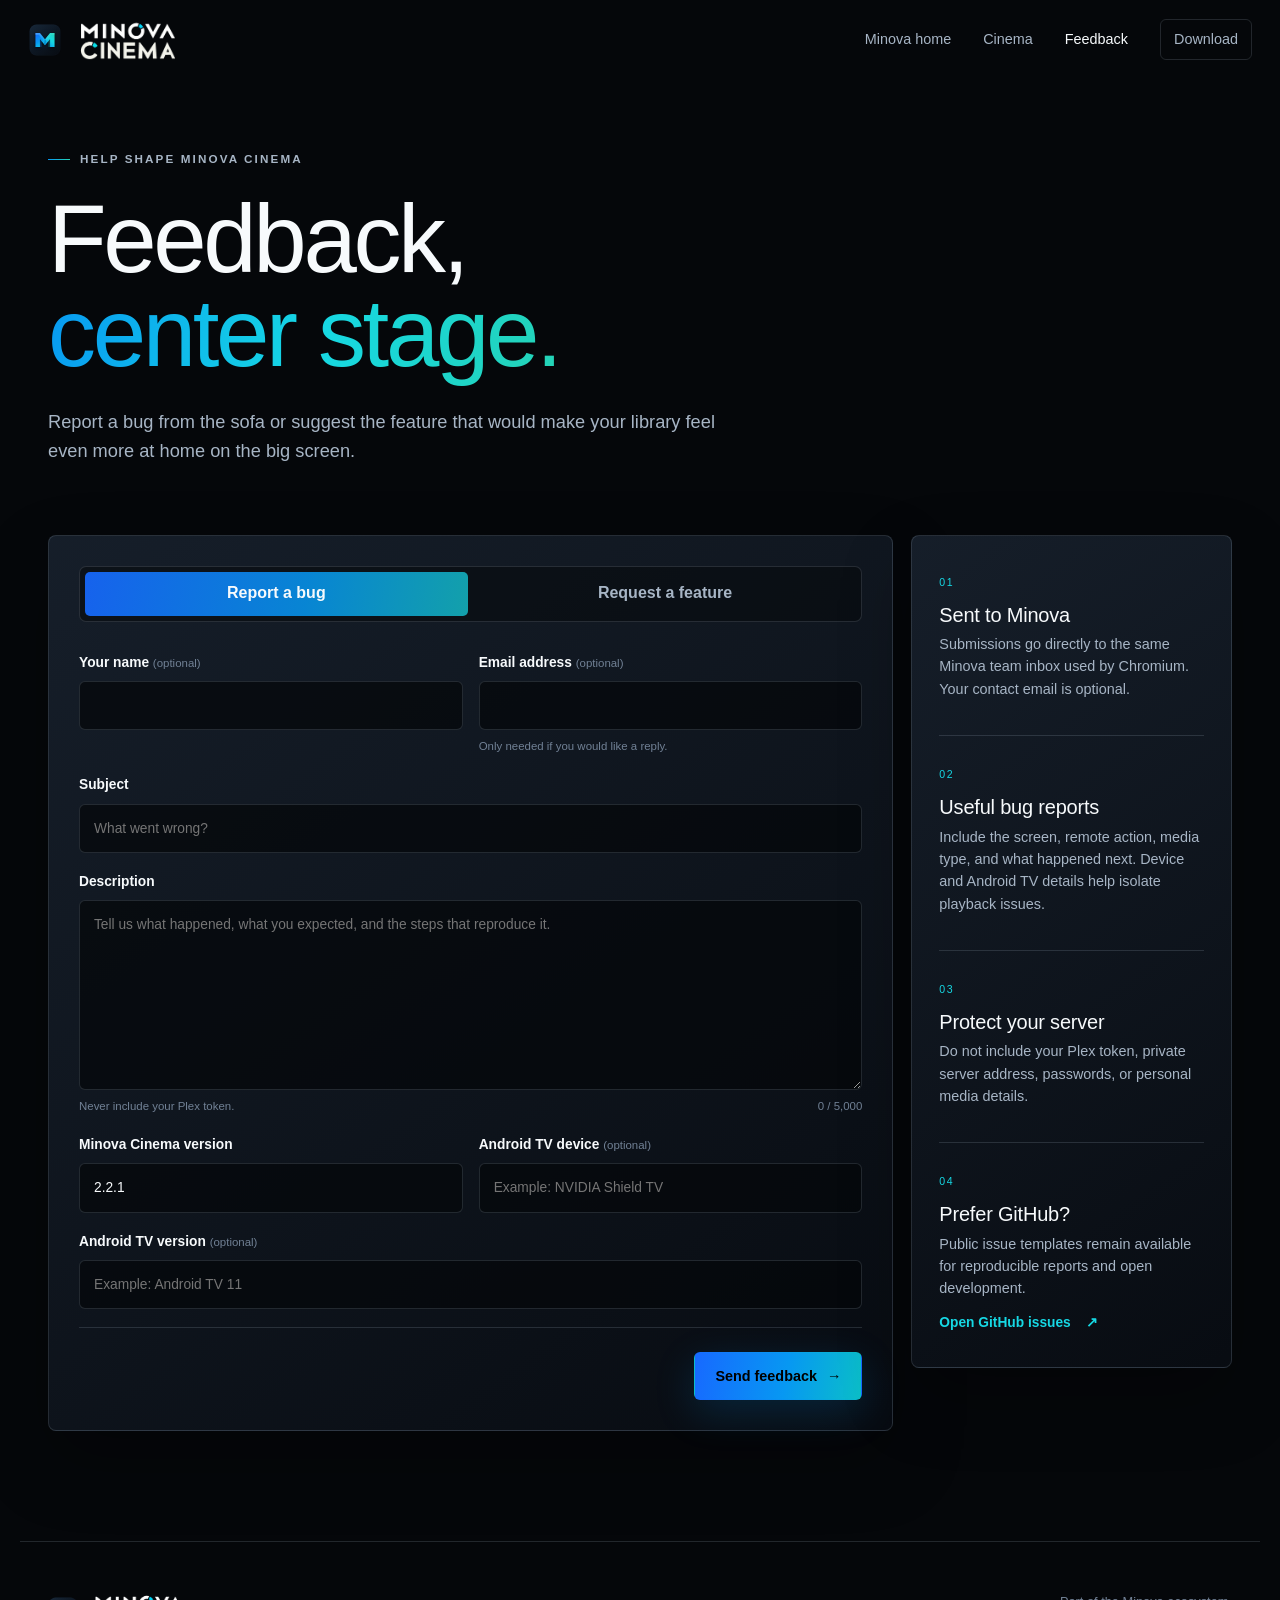
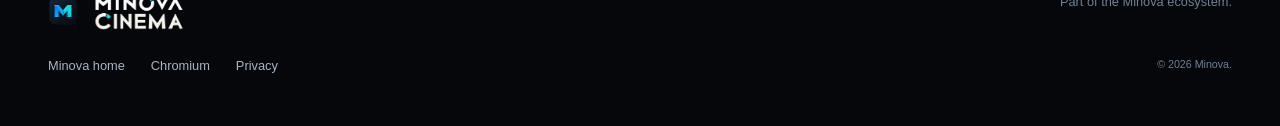
==== docs/feedback.html @ 1487019e "Add Cinema feedback and direct APK downloads" ====
<!doctype html>
<html lang="en">
<head>
  <meta charset="utf-8">
  <meta name="viewport" content="width=device-width, initial-scale=1">
  <meta name="theme-color" content="#0D121A">
  <meta name="description" content="Report a Minova Cinema bug or request a feature for the Android TV application.">
  <meta http-equiv="Content-Security-Policy" content="default-src 'self'; img-src 'self' data:; style-src 'self'; script-src 'self'; connect-src https:; object-src 'none'; base-uri 'self'; form-action 'self' https://formsubmit.co">
  <title>Feedback — Minova Cinema</title>
  <link rel="icon" href="assets/minova-symbol-color.svg" type="image/svg+xml">
  <link rel="stylesheet" href="styles.css">
  <script defer src="site-config.js"></script>
  <script defer src="releases.js"></script>
  <script defer src="script.js"></script>
  <script defer src="feedback.js"></script>
</head>
<body>
  <a class="skip-link" href="#main">Skip to content</a>
  <header class="site-header scrolled" data-header>
    <a class="brand" href="index.html" aria-label="Minova Cinema home"><img class="brand-symbol" src="assets/minova-symbol-color.svg" alt=""><img class="brand-lockup" src="assets/minova-cinema-wordmark.png" alt="Minova Cinema"></a>
    <button class="nav-toggle" type="button" aria-expanded="false" aria-controls="site-nav" data-nav-toggle><span></span><span></span><span></span><span class="sr-only">Menu</span></button>
    <nav id="site-nav" class="site-nav" aria-label="Primary" data-nav>
      <a href="https://minova-chromium.github.io/Minova-Main/">Minova home</a>
      <a href="index.html">Cinema</a>
      <a href="feedback.html" aria-current="page">Feedback</a>
      <a class="nav-source" data-download-link href="https://github.com/minova-chromium/Minova-Android-Tv-Cinema-Application/releases/download/v2.2.1/Minova-Cinema-2.2.1.apk">Download</a>
    </nav>
  </header>

  <main class="feedback-page" id="main">
    <section class="feedback-intro">
      <p class="eyebrow"><span></span> Help shape Minova Cinema</p>
      <h1>Feedback,<br><em>center stage.</em></h1>
      <p>Report a bug from the sofa or suggest the feature that would make your library feel even more at home on the big screen.</p>
    </section>

    <section class="feedback-layout">
      <div class="feedback-form-shell">
        <div class="feedback-type" role="group" aria-label="Feedback type">
          <button class="active" type="button" data-feedback-type="bug" aria-pressed="true">Report a bug</button>
          <button type="button" data-feedback-type="feature" aria-pressed="false">Request a feature</button>
        </div>
        <form id="publicFeedbackForm" novalidate>
          <input type="hidden" id="feedbackType" name="type" value="bug">
          <div class="form-grid">
            <label class="field"><span>Your name <small>(optional)</small></span><input type="text" name="name" maxlength="80" autocomplete="name"></label>
            <label class="field"><span>Email address <small>(optional)</small></span><input type="email" name="email" maxlength="254" autocomplete="email"><small>Only needed if you would like a reply.</small></label>
          </div>
          <label class="field"><span>Subject</span><input id="feedbackSubject" type="text" name="subject" minlength="3" maxlength="120" placeholder="What went wrong?" required></label>
          <label class="field"><span>Description</span><textarea id="feedbackDescription" name="description" minlength="20" maxlength="5000" placeholder="Tell us what happened, what you expected, and the steps that reproduce it." required></textarea><small class="field-meta"><span>Never include your Plex token.</span><span><output id="feedbackCount">0</output> / 5,000</span></small></label>
          <div class="form-grid">
            <label class="field"><span>Minova Cinema version</span><input type="text" name="appVersion" value="2.2.1" maxlength="40" data-release-version-input></label>
            <label class="field"><span>Android TV device <small>(optional)</small></span><input type="text" name="device" maxlength="100" placeholder="Example: NVIDIA Shield TV"></label>
          </div>
          <label class="field"><span>Android TV version <small>(optional)</small></span><input type="text" name="androidVersion" maxlength="60" placeholder="Example: Android TV 11"></label>
          <label class="honeypot" aria-hidden="true"><span>Website</span><input type="text" name="website" tabindex="-1" autocomplete="off"></label>
          <div class="form-footer">
            <p class="form-status" id="feedbackStatus" aria-live="polite"></p>
            <button class="button button-primary" id="feedbackSubmit" type="submit">Send feedback <span aria-hidden="true">→</span></button>
          </div>
        </form>
      </div>

      <aside class="feedback-aside" aria-label="Feedback guidance">
        <section><span>01</span><h2>Sent to Minova</h2><p>Submissions go directly to the same Minova team inbox used by Chromium. Your contact email is optional.</p></section>
        <section><span>02</span><h2>Useful bug reports</h2><p>Include the screen, remote action, media type, and what happened next. Device and Android TV details help isolate playback issues.</p></section>
        <section><span>03</span><h2>Protect your server</h2><p>Do not include your Plex token, private server address, passwords, or personal media details.</p></section>
        <section><span>04</span><h2>Prefer GitHub?</h2><p>Public issue templates remain available for reproducible reports and open development.</p><a class="text-link" href="https://github.com/minova-chromium/Minova-Android-Tv-Cinema-Application/issues/new/choose">Open GitHub issues <span>↗</span></a></section>
      </aside>
    </section>
  </main>

  <footer>
    <a class="brand footer-brand" href="index.html"><img src="assets/minova-symbol-color.svg" alt=""><img src="assets/minova-cinema-wordmark.png" alt="Minova Cinema"></a>
    <p>Part of the Minova ecosystem.</p>
    <nav aria-label="Footer"><a href="https://minova-chromium.github.io/Minova-Main/">Minova home</a><a href="https://minova-chromium.github.io/Minova-Chromium/">Chromium</a><a href="privacy.html">Privacy</a></nav>
    <small>© <span data-year></span> Minova.</small>
  </footer>
</body>
</html>
---- docs/styles.css ----
:root{--night:#0d121a;--black:#05070a;--raised:#17202c;--steel:#718195;--muted:#a7b5c5;--white:#f7fafc;--cobalt:#1769ff;--blue:#0798f2;--cyan:#16d8e4;--teal:#24d3b5;--line:rgba(167,181,197,.18);--display:"Bahnschrift","Arial Narrow",sans-serif;--ui:"Segoe UI Variable","Segoe UI",sans-serif;--max:1240px}
*{box-sizing:border-box}html{scroll-behavior:smooth;background:var(--black)}body{margin:0;background:var(--black);color:var(--white);font-family:var(--ui);font-size:16px;line-height:1.55;overflow-x:hidden}a{color:inherit;text-decoration:none}button{font:inherit}img{display:block;max-width:100%}.sr-only{position:absolute;width:1px;height:1px;padding:0;margin:-1px;overflow:hidden;clip:rect(0,0,0,0);white-space:nowrap;border:0}.skip-link{position:fixed;left:16px;top:16px;z-index:99;background:var(--white);color:var(--night);padding:10px 14px;transform:translateY(-150%);border-radius:6px}.skip-link:focus{transform:none}
.site-header{height:80px;position:fixed;inset:0 0 auto;z-index:50;display:flex;align-items:center;justify-content:space-between;padding:0 max(28px,calc((100vw - var(--max))/2));border-bottom:1px solid transparent;transition:background .25s,border-color .25s}.site-header.scrolled{background:rgba(5,7,10,.88);backdrop-filter:blur(18px);border-color:var(--line)}.brand{display:flex;align-items:center;gap:12px}.brand-symbol{width:34px;height:34px}.brand-lockup{width:108px;height:40px;object-fit:contain}.site-nav{display:flex;align-items:center;gap:32px;color:var(--muted);font-size:.9rem}.site-nav a{transition:color .2s}.site-nav a:hover,.site-nav a:focus-visible{color:var(--white)}.nav-source{border:1px solid var(--line);padding:8px 13px;border-radius:6px}.nav-toggle{display:none;background:transparent;border:0;color:var(--white);width:42px;height:42px;padding:10px}.nav-toggle span:not(.sr-only){display:block;height:1px;background:currentColor;margin:5px 0}
.hero{min-height:100vh;padding:160px max(28px,calc((100vw - var(--max))/2)) 72px;position:relative;display:grid;grid-template-columns:.78fr 1.22fr;align-items:center;gap:72px;overflow:hidden;background:radial-gradient(circle at 72% 28%,rgba(7,152,242,.11),transparent 30%),linear-gradient(180deg,#070a0f,var(--black))}.hero:after{content:"";position:absolute;inset:auto 0 0;height:1px;background:linear-gradient(90deg,transparent,var(--line),transparent)}.hero-light{position:absolute;width:650px;height:650px;left:-420px;top:120px;border-radius:50%;background:var(--cobalt);filter:blur(130px);opacity:.12}.hero-copy,.screen-wrap{position:relative;z-index:1}.eyebrow{display:flex;align-items:center;gap:10px;color:var(--muted);font-size:.73rem;font-weight:650;letter-spacing:.18em;text-transform:uppercase}.eyebrow span{width:22px;height:1px;background:linear-gradient(90deg,var(--blue),var(--teal))}h1,h2,h3,p{margin-top:0}h1,h2{font-family:var(--display);font-weight:520;letter-spacing:-.035em;line-height:.98}h1{font-size:clamp(3.4rem,5.5vw,6.5rem);margin:24px 0 30px}h1 em,h2 em{font-style:normal;color:transparent;background:linear-gradient(105deg,var(--blue),var(--cyan) 52%,var(--teal));-webkit-background-clip:text;background-clip:text}.hero-lede{max-width:560px;color:var(--muted);font-size:clamp(1.03rem,1.4vw,1.22rem);line-height:1.65}.hero-actions{display:flex;flex-wrap:wrap;gap:12px;margin:34px 0 18px}.button{min-height:48px;display:inline-flex;align-items:center;justify-content:center;gap:10px;padding:0 20px;border:1px solid transparent;border-radius:6px;font-size:.9rem;font-weight:650;transition:transform .2s,border-color .2s,background .2s,box-shadow .2s}.button:hover{transform:translateY(-2px)}.button:focus-visible,a:focus-visible,summary:focus-visible{outline:2px solid var(--cyan);outline-offset:3px}.button svg{width:18px;fill:none;stroke:currentColor;stroke-width:1.8}.button-primary{background:linear-gradient(100deg,var(--cobalt),var(--blue) 55%,#0bbfc8);box-shadow:0 12px 40px rgba(7,152,242,.18)}.button-primary:hover{box-shadow:0 16px 48px rgba(7,152,242,.3)}.button-quiet{border-color:var(--line);background:rgba(23,32,44,.45);color:var(--muted)}.button-quiet:hover{border-color:rgba(22,216,228,.5);color:var(--white)}.hero-note{font-size:.77rem;color:var(--steel)}
.screen-wrap{perspective:1200px}.screen-halo{position:absolute;inset:12% -3%;background:linear-gradient(110deg,rgba(23,105,255,.28),rgba(36,211,181,.16));filter:blur(55px);opacity:.4}.tv-screen{position:relative;aspect-ratio:16/10;background:#09101a;border:1px solid rgba(167,181,197,.28);border-radius:8px;overflow:hidden;box-shadow:0 45px 100px rgba(0,0,0,.58),0 0 0 7px rgba(23,32,44,.32);transform:rotateY(-4deg) rotateX(1deg);transform-origin:left center}.tv-backdrop{position:absolute;inset:0;background:radial-gradient(circle at 76% 31%,rgba(36,211,181,.55),transparent 3%),radial-gradient(ellipse at 72% 45%,rgba(7,152,242,.4),transparent 18%),linear-gradient(122deg,transparent 48%,rgba(23,105,255,.35) 49%,transparent 72%),linear-gradient(145deg,#0a121d 30%,#0b3847 63%,#071017)}.tv-backdrop:before,.tv-backdrop:after{content:"";position:absolute;background:#07101a;transform:rotate(-29deg);box-shadow:0 0 45px rgba(22,216,228,.12)}.tv-backdrop:before{width:16%;height:110%;right:24%;top:-12%}.tv-backdrop:after{width:7%;height:105%;right:10%;top:1%}.tv-shade{position:absolute;inset:0;background:linear-gradient(90deg,rgba(3,5,8,.98),rgba(3,5,8,.7) 33%,rgba(3,5,8,.06) 68%),linear-gradient(0deg,#05070a,transparent 40%)}.tv-topbar{position:absolute;inset:0 0 auto;padding:4.3% 5%;display:flex;align-items:center;gap:5%;font-size:clamp(.35rem,.62vw,.65rem);color:var(--muted)}.tv-topbar img{width:12%;height:28px;object-fit:contain}.tv-nav{display:flex;gap:20px}.tv-nav .active{color:var(--white)}.tv-nav .active:after{content:"";display:block;width:100%;height:1px;margin-top:5px;background:var(--cyan)}.tv-icons{margin-left:auto;display:flex;gap:14px;color:var(--white)}.tv-feature{position:absolute;left:5%;top:24%;width:42%}.tv-kicker{font-size:clamp(.26rem,.5vw,.55rem);letter-spacing:.2em;color:var(--cyan)}.tv-feature h2{font-size:clamp(1.1rem,2.5vw,2.7rem);margin:4% 0 5%;text-transform:uppercase}.tv-feature>p:not(.tv-kicker){font-size:clamp(.36rem,.65vw,.72rem);color:var(--muted);line-height:1.4}.tv-feature button{border:0;border-radius:4px;background:var(--white);color:var(--night);font-size:clamp(.34rem,.58vw,.62rem);font-weight:700;padding:3% 7%}.tv-shelf{position:absolute;left:5%;right:-10%;bottom:6%;display:flex;gap:1.7%}.poster{flex:0 0 15.5%;aspect-ratio:2/2.75;border-radius:4px;border:1px solid rgba(255,255,255,.13);position:relative;box-shadow:0 8px 18px rgba(0,0,0,.4)}.poster:first-child{outline:2px solid var(--cyan);outline-offset:2px;transform:scale(1.03)}.poster span{position:absolute;left:7%;bottom:7%;font-size:clamp(.25rem,.42vw,.46rem)}.p1{background:linear-gradient(145deg,transparent 50%,#073c50),linear-gradient(35deg,#182939,#07a4c0)}.p2{background:linear-gradient(145deg,transparent 43%,#121b2a),linear-gradient(45deg,#153353,#1769ff)}.p3{background:radial-gradient(circle at 45% 30%,#e1ae76 0 8%,transparent 9%),linear-gradient(155deg,#211d2c,#78384c)}.p4{background:linear-gradient(35deg,#0f4d47,#24d3b5 49%,#132832 50%)}.p5{background:linear-gradient(145deg,#281a26,#f25b62 55%,#3b1720)}.p6{background:linear-gradient(150deg,#1a293a,#718195)}.tv-progress{position:absolute;bottom:0;left:0;right:0;height:2px;background:rgba(255,255,255,.12)}.tv-progress i{display:block;width:38%;height:100%;background:linear-gradient(90deg,var(--blue),var(--cyan))}.screen-caption{display:flex;justify-content:space-between;color:var(--steel);font-size:.57rem;letter-spacing:.16em;margin-top:18px}.scroll-cue{position:absolute;bottom:30px;left:50%;transform:translateX(-50%);font-size:.66rem;color:var(--steel);letter-spacing:.15em;text-transform:uppercase;display:flex;align-items:center;gap:12px}.scroll-cue span{width:38px;height:1px;background:var(--steel)}
.section{max-width:var(--max);margin:auto;padding:128px 28px}.section-label{display:flex;align-items:center;gap:14px;color:var(--steel);font-size:.72rem;letter-spacing:.19em;text-transform:uppercase;margin-bottom:46px}.section-label span{color:var(--cyan)}.section-heading{display:grid;grid-template-columns:1.25fr .75fr;gap:80px;align-items:end;margin-bottom:70px}.section-heading h2,.playback-copy h2,.privacy-copy h2,.final-cta h2,.faq-grid>h2{font-size:clamp(2.7rem,5vw,5.5rem);margin:0}.section-heading p{color:var(--muted);font-size:1.07rem;margin:0;max-width:480px}.feature-grid{display:grid;grid-template-columns:repeat(3,1fr);gap:12px}.feature-card{background:linear-gradient(145deg,rgba(23,32,44,.92),rgba(12,17,24,.95));border:1px solid var(--line);border-radius:8px;padding:28px;min-height:320px;display:flex;flex-direction:column;justify-content:flex-end;position:relative;overflow:hidden}.feature-card:before{content:"";position:absolute;inset:0;background:linear-gradient(120deg,transparent 55%,rgba(22,216,228,.04));pointer-events:none}.feature-wide{grid-column:1/-1;min-height:370px;display:grid;grid-template-columns:.8fr 1.2fr;gap:60px;align-items:center}.feature-card h3{font-family:var(--display);font-size:1.55rem;margin:22px 0 10px}.feature-card p{color:var(--muted);margin:0}.feature-index{position:absolute;top:25px;left:28px;color:var(--steel);font-size:.65rem;letter-spacing:.15em}.continue-demo{width:min(100%,520px);justify-self:end}.continue-art{height:205px;border-radius:6px;background:radial-gradient(circle at 65% 35%,rgba(22,216,228,.35),transparent 12%),linear-gradient(130deg,#111c29 30%,#095b6b 75%,#07131b);display:grid;place-items:center;position:relative}.play-mark{display:grid;place-items:center;width:48px;height:48px;border-radius:50%;background:rgba(247,250,252,.9);color:var(--night);padding-left:3px}.continue-line{position:absolute;inset:auto 14px 10px;height:3px;background:rgba(255,255,255,.2)}.continue-line i{display:block;width:64%;height:100%;background:var(--cyan)}.continue-demo>div+div{display:flex;justify-content:space-between;padding-top:13px}.continue-demo span{color:var(--steel);font-size:.8rem}.line-icon{height:84px;width:84px;margin-bottom:25px;color:var(--cyan)}.search-icon{border:2px solid currentColor;border-radius:50%;width:58px;height:58px;margin-left:10px}.search-icon:after{content:"";width:34px;height:2px;background:currentColor;position:absolute;transform:rotate(45deg);margin:55px 0 0 44px}.grid-icon{display:grid;grid-template-columns:repeat(2,28px);gap:7px}.grid-icon i{border:1.5px solid var(--cyan);border-radius:3px}.remote-icon{width:54px;border:1.5px solid var(--cyan);border-radius:20px;position:relative}.remote-icon:before{content:"";position:absolute;width:22px;height:22px;border:1px solid var(--cyan);border-radius:50%;top:14px;left:14px}.remote-icon i{position:absolute;width:6px;height:6px;border-radius:50%;background:var(--cyan);bottom:19px;left:23px}
.playback-section{max-width:none;padding-left:0;padding-right:0}.playback-stage{min-height:680px;background:radial-gradient(circle at 74% 24%,rgba(36,211,181,.35),transparent 2%),radial-gradient(ellipse at 73% 38%,rgba(7,152,242,.18),transparent 24%),linear-gradient(106deg,#05070a 27%,rgba(5,7,10,.7) 46%,rgba(5,7,10,.05)),linear-gradient(135deg,#07101a,#0a4050 60%,#09121d);position:relative;padding:100px max(28px,calc((100vw - var(--max))/2));overflow:hidden}.playback-stage:before{content:"";position:absolute;width:420px;height:1000px;background:rgba(5,7,10,.86);right:16%;top:-180px;transform:rotate(29deg);box-shadow:70px 0 120px rgba(22,216,228,.08)}.playback-copy{max-width:650px;position:relative;z-index:1}.playback-copy h2{margin:24px 0}.playback-copy .section-label{margin-bottom:70px}.hud{position:absolute;z-index:2;left:8%;right:8%;bottom:7%;padding:24px 28px;background:rgba(5,7,10,.86);border:1px solid var(--line);border-radius:8px;backdrop-filter:blur(18px)}.hud-title{display:grid;grid-template-columns:auto 1fr auto;gap:20px;align-items:center}.hud-title span,.hud-title small{color:var(--steel);font-size:.64rem;letter-spacing:.12em}.hud-track{height:3px;background:rgba(255,255,255,.15);margin:20px 0;position:relative}.hud-track i{display:block;width:62%;height:100%;background:linear-gradient(90deg,var(--blue),var(--cyan))}.hud-track b{position:absolute;width:9px;height:9px;border-radius:50%;background:var(--white);left:62%;top:-3px}.hud-controls{display:flex;align-items:center;gap:25px;font-size:.75rem;color:var(--muted)}.hud-controls strong{display:grid;place-items:center;width:38px;height:38px;border-radius:50%;background:var(--white);color:var(--night);font-size:.7rem}.hud-controls div{flex:1}.spec-grid{max-width:var(--max);margin:0 auto;display:grid;grid-template-columns:repeat(4,1fr);padding:0 28px}.spec{padding:35px 26px;border-right:1px solid var(--line)}.spec:first-child{border-left:1px solid var(--line)}.spec>span{font-size:.66rem;color:var(--cyan)}.spec h3{font-family:var(--display);font-size:1.22rem;margin:25px 0 10px}.spec p{color:var(--muted);font-size:.88rem}
.library-demo{display:grid;grid-template-columns:repeat(4,1fr);gap:14px}.season-card{aspect-ratio:1.55/1;border-radius:8px;padding:20px;display:flex;flex-direction:column;justify-content:flex-end;position:relative;overflow:hidden;border:1px solid rgba(255,255,255,.1);box-shadow:0 20px 40px rgba(0,0,0,.25)}.season-card:before{content:"";position:absolute;inset:-25%;background:linear-gradient(140deg,transparent 38%,rgba(255,255,255,.12) 39%,transparent 55%);transform:rotate(-8deg)}.season-card i{position:absolute;top:8px;right:18px;font-family:var(--display);font-size:4.6rem;line-height:1;color:rgba(255,255,255,.1);font-style:normal}.season-card b,.season-card span{position:relative}.season-card span{font-size:.75rem;color:rgba(255,255,255,.62)}.s1{background:linear-gradient(145deg,#0a2e43,#0798f2)}.s2{background:linear-gradient(145deg,#132942,#1769ff)}.s3{background:linear-gradient(145deg,#083a3c,#24d3b5)}.s4{background:linear-gradient(145deg,#241929,#68485e)}
.privacy-section{max-width:none;padding-left:max(28px,calc((100vw - var(--max))/2));padding-right:max(28px,calc((100vw - var(--max))/2));display:grid;grid-template-columns:1fr 1fr;gap:100px;position:relative;background:var(--night);overflow:hidden}.privacy-beam{position:absolute;width:900px;height:160px;left:-180px;bottom:15%;background:linear-gradient(90deg,transparent,rgba(23,105,255,.18),rgba(22,216,228,.22),transparent);filter:blur(35px);transform:rotate(-31deg)}.privacy-copy,.privacy-points{position:relative;z-index:1}.privacy-copy h2{margin:0}.privacy-points article{display:grid;grid-template-columns:40px 1fr;gap:22px;padding:0 0 28px;margin-bottom:28px;border-bottom:1px solid var(--line)}.privacy-points article>span{color:var(--cyan);font-size:.7rem}.privacy-points h3{font-family:var(--display);font-size:1.2rem;margin-bottom:8px}.privacy-points p{color:var(--muted);margin:0}.text-link{display:inline-flex;align-items:center;gap:15px;color:var(--cyan);font-weight:650}.text-link span{transition:transform .2s}.text-link:hover span{transform:translateX(4px)}
.steps{list-style:none;padding:0;margin:0;border-top:1px solid var(--line)}.steps li{display:grid;grid-template-columns:95px 1fr;gap:30px;padding:34px 0;border-bottom:1px solid var(--line)}.steps li>span{font-family:var(--display);font-size:2rem;color:var(--cyan)}.steps h3{font-family:var(--display);font-size:1.35rem;margin-bottom:5px}.steps p{color:var(--muted);margin:0}.requirements{margin-top:45px;padding:20px 24px;background:var(--raised);border:1px solid var(--line);border-radius:8px;display:flex;gap:30px;align-items:center}.requirements b{margin-right:auto}.requirements span{color:var(--muted);font-size:.88rem}.requirements span:before{content:"";display:inline-block;width:5px;height:5px;background:var(--teal);border-radius:50%;margin-right:9px}.faq-section{border-top:1px solid var(--line)}.faq-grid{display:grid;grid-template-columns:.8fr 1.2fr;gap:100px}.faq-grid>h2{margin:0}.faq-list details{border-bottom:1px solid var(--line)}.faq-list summary{list-style:none;cursor:pointer;padding:25px 42px 25px 0;font-weight:650;position:relative}.faq-list summary::-webkit-details-marker{display:none}.faq-list summary span:before,.faq-list summary span:after{content:"";position:absolute;right:4px;top:50%;width:14px;height:1px;background:var(--cyan);transition:transform .2s}.faq-list summary span:after{transform:rotate(90deg)}.faq-list details[open] summary span:after{transform:rotate(0)}.faq-list details p{color:var(--muted);padding:0 40px 24px 0;margin:0}
.final-cta{min-height:620px;position:relative;max-width:var(--max);margin:0 auto;padding:130px 28px;display:grid;grid-template-columns:1fr auto;align-items:end;overflow:hidden}.final-cta:before{content:"";position:absolute;inset:12% 8%;background:radial-gradient(circle,rgba(7,152,242,.14),transparent 62%)}.final-mark{position:absolute;width:520px;right:5%;top:0;opacity:.1;filter:saturate(1.4)}.final-mark img{width:100%}.final-cta>div:not(.final-mark){position:relative;z-index:1}.final-cta h2{margin:25px 0 0}.final-actions{display:flex;flex-direction:column;align-items:flex-start;gap:22px;padding-bottom:12px}footer{border-top:1px solid var(--line);max-width:var(--max);margin:auto;padding:50px 28px;display:grid;grid-template-columns:1fr 1fr;gap:26px;color:var(--steel);font-size:.8rem}.footer-brand img:first-child{width:30px}.footer-brand img:last-child{width:98px;height:38px;object-fit:contain}footer p{text-align:right;margin:0}footer nav{display:flex;gap:26px;color:var(--muted)}footer nav a:hover{color:var(--white)}footer small{text-align:right}
figure{margin:0}.tv-screen.actual-screen{aspect-ratio:16/9;background:#05070a}.actual-screen img{width:100%;height:100%;object-fit:cover}.feature-shot{width:min(100%,650px);justify-self:end;border:1px solid var(--line);border-radius:7px;overflow:hidden;background:#080d14;box-shadow:0 24px 48px rgba(0,0,0,.36)}.feature-shot img{width:100%;aspect-ratio:16/9;object-fit:cover}.feature-shot figcaption,.capture figcaption,.playback-capture figcaption,.library-screen figcaption{padding:10px 13px;color:var(--steel);font-size:.65rem;letter-spacing:.12em;text-transform:uppercase;background:#0b1119}.feature-card.has-shot{padding-top:190px}.card-shot{position:absolute;top:24px;left:24px;width:calc(100% - 48px);height:150px;object-fit:cover;object-position:top;border:1px solid var(--line);border-radius:6px}.playback-stage{display:grid;grid-template-columns:.72fr 1.28fr;align-items:center;gap:72px}.playback-capture{position:relative;z-index:2;border:1px solid rgba(167,181,197,.3);border-radius:8px;overflow:hidden;background:#05070a;box-shadow:0 35px 80px rgba(0,0,0,.48)}.playback-capture img{width:100%;aspect-ratio:16/9;object-fit:cover}.capture-grid{display:grid;grid-template-columns:1fr 1fr;gap:14px}.capture{border:1px solid var(--line);border-radius:8px;overflow:hidden;background:#080d14;box-shadow:0 22px 48px rgba(0,0,0,.25)}.capture-wide{grid-column:1/-1}.capture img{width:100%;aspect-ratio:16/9;object-fit:cover}.library-screens{display:grid;grid-template-columns:1fr 1fr;gap:18px}.library-screen{overflow:hidden;border:1px solid var(--line);border-radius:8px;background:#080d14;box-shadow:0 28px 58px rgba(0,0,0,.3)}.library-screen-title{display:flex;align-items:center;gap:16px;padding:18px 20px;border-bottom:1px solid var(--line)}.library-screen-title>span{color:var(--cyan);font-size:.68rem}.library-screen-title div{display:flex;flex-direction:column;gap:3px}.library-screen-title b{font-family:var(--display);font-size:1.12rem}.library-screen-title small{color:var(--steel)}.library-screen>img{display:block;width:100%;aspect-ratio:16/9;object-fit:cover}
.reveal{opacity:0;transform:translateY(22px);transition:opacity .7s ease,transform .7s ease}.reveal.visible{opacity:1;transform:none}.legal-page{max-width:860px;margin:0 auto;padding:160px 28px 100px}.legal-page h1{font-size:clamp(3.2rem,7vw,6.8rem)}.legal-intro{font-size:1.2rem;color:var(--muted);max-width:700px;margin-bottom:80px}.legal-page section{padding:30px 0;border-top:1px solid var(--line)}.legal-page section h2{font-size:1.5rem;letter-spacing:-.01em;margin-bottom:12px}.legal-page section p{color:var(--muted)}.legal-date{color:var(--steel);font-size:.8rem;margin-top:50px}.error-page{min-height:100vh;display:flex;flex-direction:column;align-items:flex-start;justify-content:center;max-width:900px;margin:auto;padding:50px 28px;background:radial-gradient(circle at 40% 45%,rgba(7,152,242,.1),transparent 35%)}.error-page>img{width:80px;margin-bottom:40px}.error-page h1{font-size:clamp(3.2rem,8vw,7rem)}
.site-nav a[aria-current="page"]{color:var(--white)}
.feedback-page{max-width:var(--max);margin:0 auto;padding:150px 28px 110px}
.feedback-intro{max-width:820px;margin-bottom:70px}.feedback-intro h1{font-size:clamp(3.4rem,7.5vw,7rem);margin-bottom:28px}.feedback-intro>p:last-child{max-width:670px;color:var(--muted);font-size:1.14rem}
.feedback-layout{display:grid;grid-template-columns:minmax(0,1.45fr) minmax(280px,.55fr);gap:18px;align-items:start}.feedback-form-shell,.feedback-aside{border:1px solid var(--line);border-radius:8px;background:linear-gradient(145deg,rgba(23,32,44,.94),rgba(8,12,18,.98));box-shadow:0 30px 70px rgba(0,0,0,.28)}.feedback-form-shell{padding:30px}.feedback-type{display:grid;grid-template-columns:1fr 1fr;gap:6px;padding:5px;margin-bottom:30px;border:1px solid var(--line);border-radius:7px;background:rgba(5,7,10,.48)}.feedback-type button{min-height:44px;border:0;border-radius:5px;background:transparent;color:var(--muted);cursor:pointer;font-weight:650}.feedback-type button.active{color:var(--white);background:linear-gradient(100deg,rgba(23,105,255,.92),rgba(7,152,242,.86) 58%,rgba(22,216,228,.72))}.form-grid{display:grid;grid-template-columns:1fr 1fr;gap:16px}.field{display:flex;flex-direction:column;gap:8px;margin-bottom:18px;color:var(--white);font-size:.86rem;font-weight:650}.field span small{color:var(--steel);font-weight:400}.field>small{color:var(--steel);font-weight:400}.field input,.field textarea,.field select{width:100%;border:1px solid var(--line);border-radius:6px;background:rgba(5,7,10,.72);color:var(--white);font:inherit;font-weight:400;padding:13px 14px;transition:border-color .2s,box-shadow .2s}.field input:focus,.field textarea:focus,.field select:focus{outline:0;border-color:var(--cyan);box-shadow:0 0 0 3px rgba(22,216,228,.11)}.field textarea{min-height:190px;resize:vertical}.field-meta{display:flex;justify-content:space-between;gap:20px}.honeypot{position:absolute;left:-10000px;width:1px;height:1px;overflow:hidden}.form-footer{display:flex;align-items:center;justify-content:space-between;gap:22px;margin-top:10px;padding-top:24px;border-top:1px solid var(--line)}.form-footer .button{flex:0 0 auto}.form-status{margin:0;color:var(--muted);font-size:.86rem}.form-status.success{color:var(--teal)}.form-status.error{color:#ff8b92}.feedback-aside{padding:8px 27px}.feedback-aside section{padding:25px 0;border-bottom:1px solid var(--line)}.feedback-aside section:last-child{border-bottom:0}.feedback-aside section>span{color:var(--cyan);font-size:.66rem;letter-spacing:.14em}.feedback-aside h2{font-family:var(--display);font-size:1.25rem;letter-spacing:-.01em;margin:12px 0 8px}.feedback-aside p{color:var(--muted);font-size:.9rem;margin-bottom:10px}.feedback-aside .text-link{font-size:.86rem}
@media(max-width:980px){.hero{grid-template-columns:1fr;grid-template-rows:auto auto;min-height:0;align-content:start;align-items:start;padding-top:130px}.hero-copy{max-width:720px}.screen-wrap{max-width:820px;width:100%}.section-heading,.privacy-section,.faq-grid{grid-template-columns:1fr;gap:42px}.feature-grid{grid-template-columns:1fr 1fr}.feature-wide{grid-column:1/-1}.playback-stage{grid-template-columns:1fr;gap:48px}.spec-grid{grid-template-columns:1fr 1fr}.spec:nth-child(3){border-left:1px solid var(--line)}.library-demo{grid-template-columns:1fr 1fr}.final-cta{grid-template-columns:1fr;gap:42px}.scroll-cue{display:none}}
@media(max-width:720px){.site-header{height:68px;padding:0 20px}.nav-toggle{display:block}.site-nav{position:absolute;inset:68px 14px auto;background:rgba(13,18,26,.98);border:1px solid var(--line);border-radius:8px;padding:10px;display:none;flex-direction:column;align-items:stretch;gap:0}.site-nav.open{display:flex}.site-nav a{padding:12px}.nav-source{border:0}.hero{padding:118px 20px 70px;gap:48px}.hero-actions{flex-direction:column}.button{width:100%}.screen-caption{display:none}.section{padding:88px 20px}.section-heading{margin-bottom:46px}.section-heading h2,.playback-copy h2,.privacy-copy h2,.final-cta h2,.faq-grid>h2{font-size:clamp(2.5rem,13vw,4.5rem)}.feature-grid{grid-template-columns:1fr}.feature-wide{display:flex;gap:35px}.feature-card{min-height:280px}.feature-card.has-shot{padding-top:180px}.continue-demo>div+div{flex-direction:column}.playback-stage{min-height:0;padding:75px 20px}.hud{left:20px;right:20px;padding:18px}.hud-title{grid-template-columns:1fr auto}.hud-title span{grid-column:1/-1}.hud-controls{gap:14px}.spec-grid{grid-template-columns:1fr;padding:0 20px}.spec,.spec:first-child,.spec:nth-child(3){border-left:1px solid var(--line);border-bottom:1px solid var(--line)}.library-demo{grid-template-columns:1fr 1fr;gap:8px}.season-card{padding:14px}.capture-grid,.library-screens{grid-template-columns:1fr}.capture-wide{grid-column:auto}.privacy-section{padding-left:20px;padding-right:20px}.steps li{grid-template-columns:50px 1fr}.requirements{align-items:flex-start;flex-direction:column;gap:12px}.requirements b{margin:0}.final-cta{padding:90px 20px}.final-mark{width:380px;right:-110px}.feedback-page{padding:118px 20px 80px}.feedback-intro{margin-bottom:45px}.feedback-layout,.form-grid{grid-template-columns:1fr}.feedback-form-shell{padding:20px}.feedback-type{grid-template-columns:1fr}.form-footer{align-items:stretch;flex-direction:column}.field-meta{align-items:flex-start;flex-direction:column;gap:4px}footer{grid-template-columns:1fr;padding:40px 20px}footer p,footer small{text-align:left}footer nav{flex-wrap:wrap}}
@media(prefers-reduced-motion:reduce){html{scroll-behavior:auto}.reveal{opacity:1;transform:none;transition:none}.button,.text-link span{transition:none}}
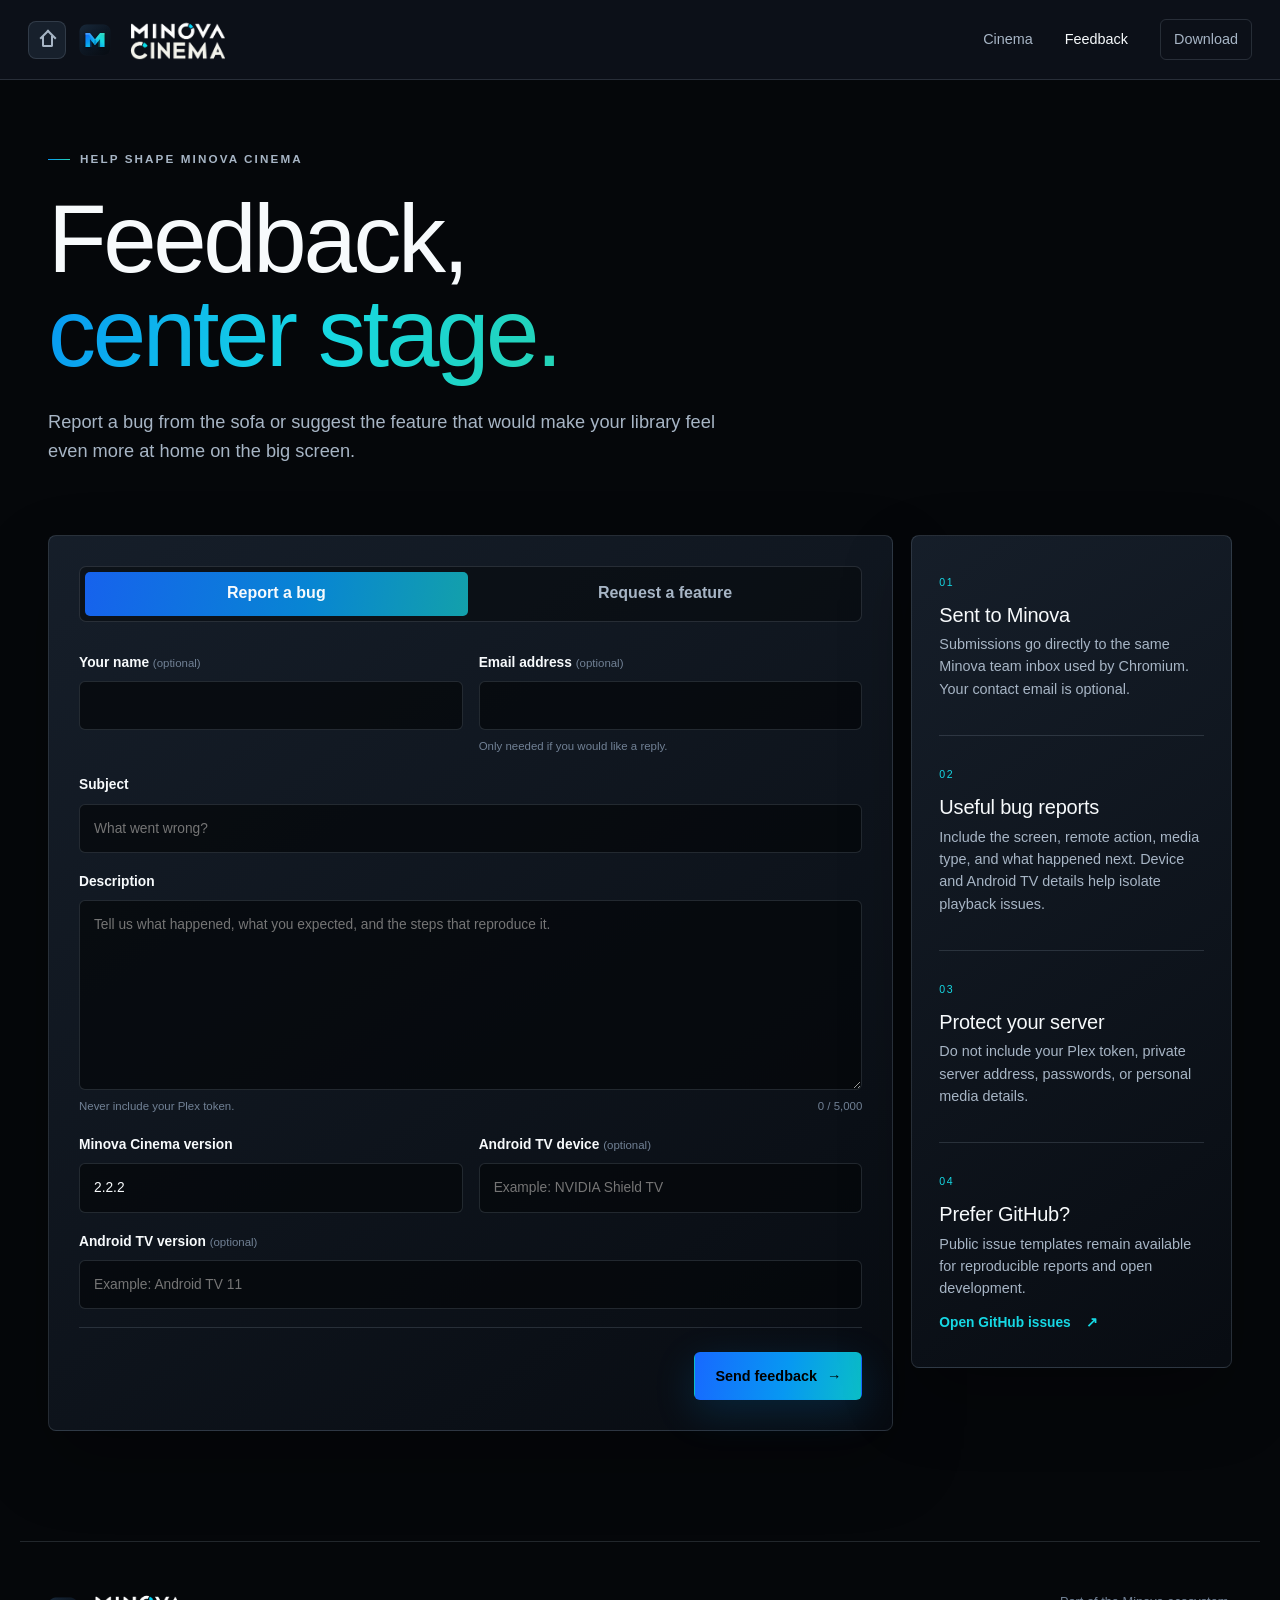
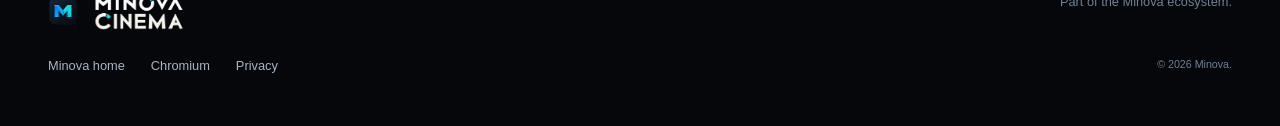
==== commit 485e6bd8: "Unify Cinema ecosystem navigation" ====
--- a/docs/feedback.html
+++ b/docs/feedback.html
@@ -17,10 +17,9 @@
 <body>
   <a class="skip-link" href="#main">Skip to content</a>
   <header class="site-header scrolled" data-header>
-    <a class="brand" href="index.html" aria-label="Minova Cinema home"><img class="brand-symbol" src="assets/minova-symbol-color.svg" alt=""><img class="brand-lockup" src="assets/minova-cinema-wordmark.png" alt="Minova Cinema"></a>
+    <div class="header-brand-group"><a class="ecosystem-home" href="https://minova-chromium.github.io/Minova-Main/" aria-label="Return to Minova home"><span class="home-glyph" aria-hidden="true"></span></a><a class="brand" href="index.html" aria-label="Minova Cinema home"><img class="brand-symbol" src="assets/minova-symbol-color.svg" alt=""><img class="brand-lockup" src="assets/minova-cinema-wordmark.png" alt="Minova Cinema"></a></div>
     <button class="nav-toggle" type="button" aria-expanded="false" aria-controls="site-nav" data-nav-toggle><span></span><span></span><span></span><span class="sr-only">Menu</span></button>
     <nav id="site-nav" class="site-nav" aria-label="Primary" data-nav>
-      <a href="https://minova-chromium.github.io/Minova-Main/">Minova home</a>
       <a href="index.html">Cinema</a>
       <a href="feedback.html" aria-current="page">Feedback</a>
       <a class="nav-source" data-download-link href="https://github.com/minova-chromium/Minova-Android-Tv-Cinema-Application/releases/download/v2.2.1/Minova-Cinema-2.2.1.apk">Download</a>
--- a/docs/styles.css
+++ b/docs/styles.css
@@ -1,6 +1,6 @@
 :root{--night:#0d121a;--black:#05070a;--raised:#17202c;--steel:#718195;--muted:#a7b5c5;--white:#f7fafc;--cobalt:#1769ff;--blue:#0798f2;--cyan:#16d8e4;--teal:#24d3b5;--line:rgba(167,181,197,.18);--display:"Bahnschrift","Arial Narrow",sans-serif;--ui:"Segoe UI Variable","Segoe UI",sans-serif;--max:1240px}
 *{box-sizing:border-box}html{scroll-behavior:smooth;background:var(--black)}body{margin:0;background:var(--black);color:var(--white);font-family:var(--ui);font-size:16px;line-height:1.55;overflow-x:hidden}a{color:inherit;text-decoration:none}button{font:inherit}img{display:block;max-width:100%}.sr-only{position:absolute;width:1px;height:1px;padding:0;margin:-1px;overflow:hidden;clip:rect(0,0,0,0);white-space:nowrap;border:0}.skip-link{position:fixed;left:16px;top:16px;z-index:99;background:var(--white);color:var(--night);padding:10px 14px;transform:translateY(-150%);border-radius:6px}.skip-link:focus{transform:none}
-.site-header{height:80px;position:fixed;inset:0 0 auto;z-index:50;display:flex;align-items:center;justify-content:space-between;padding:0 max(28px,calc((100vw - var(--max))/2));border-bottom:1px solid transparent;transition:background .25s,border-color .25s}.site-header.scrolled{background:rgba(5,7,10,.88);backdrop-filter:blur(18px);border-color:var(--line)}.brand{display:flex;align-items:center;gap:12px}.brand-symbol{width:34px;height:34px}.brand-lockup{width:108px;height:40px;object-fit:contain}.site-nav{display:flex;align-items:center;gap:32px;color:var(--muted);font-size:.9rem}.site-nav a{transition:color .2s}.site-nav a:hover,.site-nav a:focus-visible{color:var(--white)}.nav-source{border:1px solid var(--line);padding:8px 13px;border-radius:6px}.nav-toggle{display:none;background:transparent;border:0;color:var(--white);width:42px;height:42px;padding:10px}.nav-toggle span:not(.sr-only){display:block;height:1px;background:currentColor;margin:5px 0}
+.site-header{height:80px;position:fixed;inset:0 0 auto;z-index:50;display:flex;align-items:center;justify-content:space-between;padding:0 max(28px,calc((100vw - var(--max))/2));border-bottom:1px solid var(--line);background:rgba(13,18,26,.94);backdrop-filter:blur(18px);transition:background .25s,border-color .25s}.site-header.scrolled{background:rgba(13,18,26,.94);border-color:var(--line)}.header-brand-group{display:flex;align-items:center;gap:12px}.ecosystem-home{width:38px;height:38px;flex:0 0 38px;display:grid;place-items:center;border:1px solid var(--line);border-radius:8px;background:var(--raised);color:var(--muted);transition:transform .2s,border-color .2s,background .2s,color .2s}.ecosystem-home:hover{border-color:rgba(22,216,228,.5);color:var(--white);transform:translateY(-1px)}.home-glyph{position:relative;width:17px;height:17px;display:block}.home-glyph:before{position:absolute;top:1px;left:3px;width:10px;height:10px;border-top:2px solid currentColor;border-left:2px solid currentColor;content:"";transform:rotate(45deg)}.home-glyph:after{position:absolute;right:3px;bottom:1px;left:3px;height:9px;border:2px solid currentColor;border-top:0;border-radius:0 0 2px 2px;content:""}.brand{display:flex;align-items:center;gap:12px}.brand-symbol{width:34px;height:34px}.brand-lockup{width:108px;height:40px;object-fit:contain}.site-nav{display:flex;align-items:center;gap:32px;color:var(--muted);font-size:.9rem}.site-nav a{transition:color .2s}.site-nav a:hover,.site-nav a:focus-visible{color:var(--white)}.nav-source{border:1px solid var(--line);padding:8px 13px;border-radius:6px}.nav-toggle{display:none;background:transparent;border:0;color:var(--white);width:42px;height:42px;padding:10px}.nav-toggle span:not(.sr-only){display:block;height:1px;background:currentColor;margin:5px 0}
 .hero{min-height:100vh;padding:160px max(28px,calc((100vw - var(--max))/2)) 72px;position:relative;display:grid;grid-template-columns:.78fr 1.22fr;align-items:center;gap:72px;overflow:hidden;background:radial-gradient(circle at 72% 28%,rgba(7,152,242,.11),transparent 30%),linear-gradient(180deg,#070a0f,var(--black))}.hero:after{content:"";position:absolute;inset:auto 0 0;height:1px;background:linear-gradient(90deg,transparent,var(--line),transparent)}.hero-light{position:absolute;width:650px;height:650px;left:-420px;top:120px;border-radius:50%;background:var(--cobalt);filter:blur(130px);opacity:.12}.hero-copy,.screen-wrap{position:relative;z-index:1}.eyebrow{display:flex;align-items:center;gap:10px;color:var(--muted);font-size:.73rem;font-weight:650;letter-spacing:.18em;text-transform:uppercase}.eyebrow span{width:22px;height:1px;background:linear-gradient(90deg,var(--blue),var(--teal))}h1,h2,h3,p{margin-top:0}h1,h2{font-family:var(--display);font-weight:520;letter-spacing:-.035em;line-height:.98}h1{font-size:clamp(3.4rem,5.5vw,6.5rem);margin:24px 0 30px}h1 em,h2 em{font-style:normal;color:transparent;background:linear-gradient(105deg,var(--blue),var(--cyan) 52%,var(--teal));-webkit-background-clip:text;background-clip:text}.hero-lede{max-width:560px;color:var(--muted);font-size:clamp(1.03rem,1.4vw,1.22rem);line-height:1.65}.hero-actions{display:flex;flex-wrap:wrap;gap:12px;margin:34px 0 18px}.button{min-height:48px;display:inline-flex;align-items:center;justify-content:center;gap:10px;padding:0 20px;border:1px solid transparent;border-radius:6px;font-size:.9rem;font-weight:650;transition:transform .2s,border-color .2s,background .2s,box-shadow .2s}.button:hover{transform:translateY(-2px)}.button:focus-visible,a:focus-visible,summary:focus-visible{outline:2px solid var(--cyan);outline-offset:3px}.button svg{width:18px;fill:none;stroke:currentColor;stroke-width:1.8}.button-primary{background:linear-gradient(100deg,var(--cobalt),var(--blue) 55%,#0bbfc8);box-shadow:0 12px 40px rgba(7,152,242,.18)}.button-primary:hover{box-shadow:0 16px 48px rgba(7,152,242,.3)}.button-quiet{border-color:var(--line);background:rgba(23,32,44,.45);color:var(--muted)}.button-quiet:hover{border-color:rgba(22,216,228,.5);color:var(--white)}.hero-note{font-size:.77rem;color:var(--steel)}
 .screen-wrap{perspective:1200px}.screen-halo{position:absolute;inset:12% -3%;background:linear-gradient(110deg,rgba(23,105,255,.28),rgba(36,211,181,.16));filter:blur(55px);opacity:.4}.tv-screen{position:relative;aspect-ratio:16/10;background:#09101a;border:1px solid rgba(167,181,197,.28);border-radius:8px;overflow:hidden;box-shadow:0 45px 100px rgba(0,0,0,.58),0 0 0 7px rgba(23,32,44,.32);transform:rotateY(-4deg) rotateX(1deg);transform-origin:left center}.tv-backdrop{position:absolute;inset:0;background:radial-gradient(circle at 76% 31%,rgba(36,211,181,.55),transparent 3%),radial-gradient(ellipse at 72% 45%,rgba(7,152,242,.4),transparent 18%),linear-gradient(122deg,transparent 48%,rgba(23,105,255,.35) 49%,transparent 72%),linear-gradient(145deg,#0a121d 30%,#0b3847 63%,#071017)}.tv-backdrop:before,.tv-backdrop:after{content:"";position:absolute;background:#07101a;transform:rotate(-29deg);box-shadow:0 0 45px rgba(22,216,228,.12)}.tv-backdrop:before{width:16%;height:110%;right:24%;top:-12%}.tv-backdrop:after{width:7%;height:105%;right:10%;top:1%}.tv-shade{position:absolute;inset:0;background:linear-gradient(90deg,rgba(3,5,8,.98),rgba(3,5,8,.7) 33%,rgba(3,5,8,.06) 68%),linear-gradient(0deg,#05070a,transparent 40%)}.tv-topbar{position:absolute;inset:0 0 auto;padding:4.3% 5%;display:flex;align-items:center;gap:5%;font-size:clamp(.35rem,.62vw,.65rem);color:var(--muted)}.tv-topbar img{width:12%;height:28px;object-fit:contain}.tv-nav{display:flex;gap:20px}.tv-nav .active{color:var(--white)}.tv-nav .active:after{content:"";display:block;width:100%;height:1px;margin-top:5px;background:var(--cyan)}.tv-icons{margin-left:auto;display:flex;gap:14px;color:var(--white)}.tv-feature{position:absolute;left:5%;top:24%;width:42%}.tv-kicker{font-size:clamp(.26rem,.5vw,.55rem);letter-spacing:.2em;color:var(--cyan)}.tv-feature h2{font-size:clamp(1.1rem,2.5vw,2.7rem);margin:4% 0 5%;text-transform:uppercase}.tv-feature>p:not(.tv-kicker){font-size:clamp(.36rem,.65vw,.72rem);color:var(--muted);line-height:1.4}.tv-feature button{border:0;border-radius:4px;background:var(--white);color:var(--night);font-size:clamp(.34rem,.58vw,.62rem);font-weight:700;padding:3% 7%}.tv-shelf{position:absolute;left:5%;right:-10%;bottom:6%;display:flex;gap:1.7%}.poster{flex:0 0 15.5%;aspect-ratio:2/2.75;border-radius:4px;border:1px solid rgba(255,255,255,.13);position:relative;box-shadow:0 8px 18px rgba(0,0,0,.4)}.poster:first-child{outline:2px solid var(--cyan);outline-offset:2px;transform:scale(1.03)}.poster span{position:absolute;left:7%;bottom:7%;font-size:clamp(.25rem,.42vw,.46rem)}.p1{background:linear-gradient(145deg,transparent 50%,#073c50),linear-gradient(35deg,#182939,#07a4c0)}.p2{background:linear-gradient(145deg,transparent 43%,#121b2a),linear-gradient(45deg,#153353,#1769ff)}.p3{background:radial-gradient(circle at 45% 30%,#e1ae76 0 8%,transparent 9%),linear-gradient(155deg,#211d2c,#78384c)}.p4{background:linear-gradient(35deg,#0f4d47,#24d3b5 49%,#132832 50%)}.p5{background:linear-gradient(145deg,#281a26,#f25b62 55%,#3b1720)}.p6{background:linear-gradient(150deg,#1a293a,#718195)}.tv-progress{position:absolute;bottom:0;left:0;right:0;height:2px;background:rgba(255,255,255,.12)}.tv-progress i{display:block;width:38%;height:100%;background:linear-gradient(90deg,var(--blue),var(--cyan))}.screen-caption{display:flex;justify-content:space-between;color:var(--steel);font-size:.57rem;letter-spacing:.16em;margin-top:18px}.scroll-cue{position:absolute;bottom:30px;left:50%;transform:translateX(-50%);font-size:.66rem;color:var(--steel);letter-spacing:.15em;text-transform:uppercase;display:flex;align-items:center;gap:12px}.scroll-cue span{width:38px;height:1px;background:var(--steel)}
 .section{max-width:var(--max);margin:auto;padding:128px 28px}.section-label{display:flex;align-items:center;gap:14px;color:var(--steel);font-size:.72rem;letter-spacing:.19em;text-transform:uppercase;margin-bottom:46px}.section-label span{color:var(--cyan)}.section-heading{display:grid;grid-template-columns:1.25fr .75fr;gap:80px;align-items:end;margin-bottom:70px}.section-heading h2,.playback-copy h2,.privacy-copy h2,.final-cta h2,.faq-grid>h2{font-size:clamp(2.7rem,5vw,5.5rem);margin:0}.section-heading p{color:var(--muted);font-size:1.07rem;margin:0;max-width:480px}.feature-grid{display:grid;grid-template-columns:repeat(3,1fr);gap:12px}.feature-card{background:linear-gradient(145deg,rgba(23,32,44,.92),rgba(12,17,24,.95));border:1px solid var(--line);border-radius:8px;padding:28px;min-height:320px;display:flex;flex-direction:column;justify-content:flex-end;position:relative;overflow:hidden}.feature-card:before{content:"";position:absolute;inset:0;background:linear-gradient(120deg,transparent 55%,rgba(22,216,228,.04));pointer-events:none}.feature-wide{grid-column:1/-1;min-height:370px;display:grid;grid-template-columns:.8fr 1.2fr;gap:60px;align-items:center}.feature-card h3{font-family:var(--display);font-size:1.55rem;margin:22px 0 10px}.feature-card p{color:var(--muted);margin:0}.feature-index{position:absolute;top:25px;left:28px;color:var(--steel);font-size:.65rem;letter-spacing:.15em}.continue-demo{width:min(100%,520px);justify-self:end}.continue-art{height:205px;border-radius:6px;background:radial-gradient(circle at 65% 35%,rgba(22,216,228,.35),transparent 12%),linear-gradient(130deg,#111c29 30%,#095b6b 75%,#07131b);display:grid;place-items:center;position:relative}.play-mark{display:grid;place-items:center;width:48px;height:48px;border-radius:50%;background:rgba(247,250,252,.9);color:var(--night);padding-left:3px}.continue-line{position:absolute;inset:auto 14px 10px;height:3px;background:rgba(255,255,255,.2)}.continue-line i{display:block;width:64%;height:100%;background:var(--cyan)}.continue-demo>div+div{display:flex;justify-content:space-between;padding-top:13px}.continue-demo span{color:var(--steel);font-size:.8rem}.line-icon{height:84px;width:84px;margin-bottom:25px;color:var(--cyan)}.search-icon{border:2px solid currentColor;border-radius:50%;width:58px;height:58px;margin-left:10px}.search-icon:after{content:"";width:34px;height:2px;background:currentColor;position:absolute;transform:rotate(45deg);margin:55px 0 0 44px}.grid-icon{display:grid;grid-template-columns:repeat(2,28px);gap:7px}.grid-icon i{border:1.5px solid var(--cyan);border-radius:3px}.remote-icon{width:54px;border:1.5px solid var(--cyan);border-radius:20px;position:relative}.remote-icon:before{content:"";position:absolute;width:22px;height:22px;border:1px solid var(--cyan);border-radius:50%;top:14px;left:14px}.remote-icon i{position:absolute;width:6px;height:6px;border-radius:50%;background:var(--cyan);bottom:19px;left:23px}
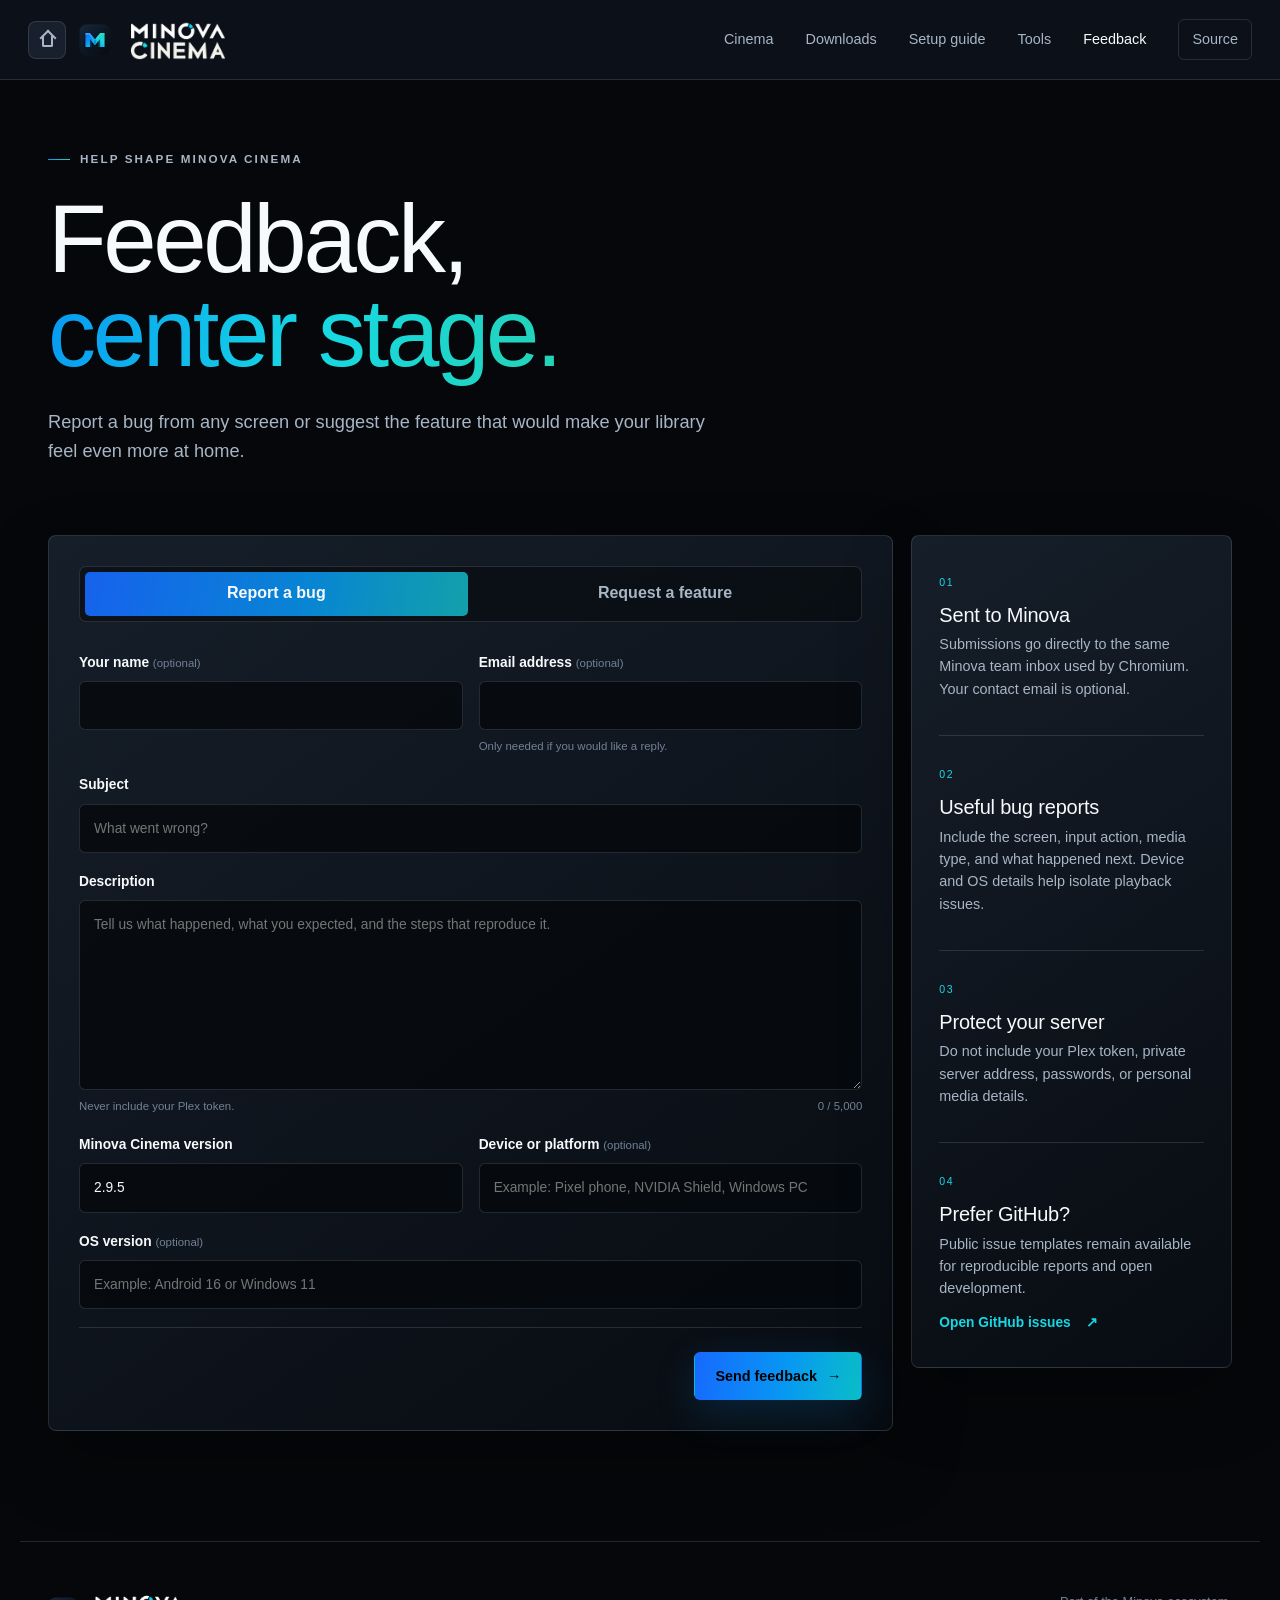
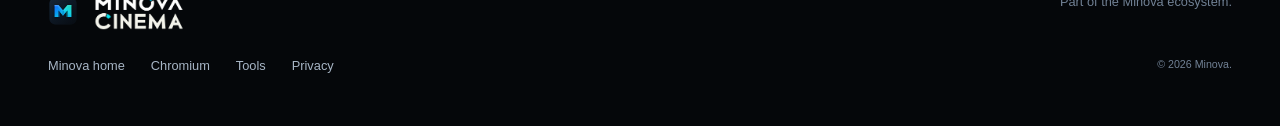
==== commit bdaecb67: "Refresh website for Android and Windows" ====
--- a/docs/feedback.html
+++ b/docs/feedback.html
@@ -4,7 +4,7 @@
   <meta charset="utf-8">
   <meta name="viewport" content="width=device-width, initial-scale=1">
   <meta name="theme-color" content="#0D121A">
-  <meta name="description" content="Report a Minova Cinema bug or request a feature for the Android TV application.">
+  <meta name="description" content="Report a Minova Cinema bug or request a feature for Android phones, tablets, TVs, or Windows.">
   <meta http-equiv="Content-Security-Policy" content="default-src 'self'; img-src 'self' data:; style-src 'self'; script-src 'self'; connect-src https:; object-src 'none'; base-uri 'self'; form-action 'self' https://formsubmit.co">
   <title>Feedback — Minova Cinema</title>
   <link rel="icon" href="assets/minova-symbol-color.svg" type="image/svg+xml">
@@ -21,8 +21,8 @@
     <button class="nav-toggle" type="button" aria-expanded="false" aria-controls="site-nav" data-nav-toggle><span></span><span></span><span></span><span class="sr-only">Menu</span></button>
     <nav id="site-nav" class="site-nav" aria-label="Primary" data-nav>
       <a href="index.html">Cinema</a>
-      <a href="feedback.html" aria-current="page">Feedback</a>
-      <a class="nav-source" data-download-link href="https://github.com/minova-chromium/Minova-Android-Tv-Cinema-Application/releases/download/v2.2.1/Minova-Cinema-2.2.1.apk">Download</a>
+      <a href="index.html#downloads">Downloads</a><a href="setup.html">Setup guide</a><a href="tools.html">Tools</a><a href="feedback.html" aria-current="page">Feedback</a>
+      <a class="nav-source" href="https://github.com/minova-chromium/Minova-Android-Tv-Cinema-Application">Source</a>
     </nav>
   </header>
 
@@ -30,7 +30,7 @@
     <section class="feedback-intro">
       <p class="eyebrow"><span></span> Help shape Minova Cinema</p>
       <h1>Feedback,<br><em>center stage.</em></h1>
-      <p>Report a bug from the sofa or suggest the feature that would make your library feel even more at home on the big screen.</p>
+      <p>Report a bug from any screen or suggest the feature that would make your library feel even more at home.</p>
     </section>
 
     <section class="feedback-layout">
@@ -48,10 +48,10 @@
           <label class="field"><span>Subject</span><input id="feedbackSubject" type="text" name="subject" minlength="3" maxlength="120" placeholder="What went wrong?" required></label>
           <label class="field"><span>Description</span><textarea id="feedbackDescription" name="description" minlength="20" maxlength="5000" placeholder="Tell us what happened, what you expected, and the steps that reproduce it." required></textarea><small class="field-meta"><span>Never include your Plex token.</span><span><output id="feedbackCount">0</output> / 5,000</span></small></label>
           <div class="form-grid">
-            <label class="field"><span>Minova Cinema version</span><input type="text" name="appVersion" value="2.2.1" maxlength="40" data-release-version-input></label>
-            <label class="field"><span>Android TV device <small>(optional)</small></span><input type="text" name="device" maxlength="100" placeholder="Example: NVIDIA Shield TV"></label>
+            <label class="field"><span>Minova Cinema version</span><input type="text" name="appVersion" value="2.9.5" maxlength="40" data-release-version-input></label>
+            <label class="field"><span>Device or platform <small>(optional)</small></span><input type="text" name="device" maxlength="100" placeholder="Example: Pixel phone, NVIDIA Shield, Windows PC"></label>
           </div>
-          <label class="field"><span>Android TV version <small>(optional)</small></span><input type="text" name="androidVersion" maxlength="60" placeholder="Example: Android TV 11"></label>
+          <label class="field"><span>OS version <small>(optional)</small></span><input type="text" name="androidVersion" maxlength="60" placeholder="Example: Android 16 or Windows 11"></label>
           <label class="honeypot" aria-hidden="true"><span>Website</span><input type="text" name="website" tabindex="-1" autocomplete="off"></label>
           <div class="form-footer">
             <p class="form-status" id="feedbackStatus" aria-live="polite"></p>
@@ -62,7 +62,7 @@
 
       <aside class="feedback-aside" aria-label="Feedback guidance">
         <section><span>01</span><h2>Sent to Minova</h2><p>Submissions go directly to the same Minova team inbox used by Chromium. Your contact email is optional.</p></section>
-        <section><span>02</span><h2>Useful bug reports</h2><p>Include the screen, remote action, media type, and what happened next. Device and Android TV details help isolate playback issues.</p></section>
+        <section><span>02</span><h2>Useful bug reports</h2><p>Include the screen, input action, media type, and what happened next. Device and OS details help isolate playback issues.</p></section>
         <section><span>03</span><h2>Protect your server</h2><p>Do not include your Plex token, private server address, passwords, or personal media details.</p></section>
         <section><span>04</span><h2>Prefer GitHub?</h2><p>Public issue templates remain available for reproducible reports and open development.</p><a class="text-link" href="https://github.com/minova-chromium/Minova-Android-Tv-Cinema-Application/issues/new/choose">Open GitHub issues <span>↗</span></a></section>
       </aside>
@@ -72,7 +72,7 @@
   <footer>
     <a class="brand footer-brand" href="index.html"><img src="assets/minova-symbol-color.svg" alt=""><img src="assets/minova-cinema-wordmark.png" alt="Minova Cinema"></a>
     <p>Part of the Minova ecosystem.</p>
-    <nav aria-label="Footer"><a href="https://minova-chromium.github.io/Minova-Main/">Minova home</a><a href="https://minova-chromium.github.io/Minova-Chromium/">Chromium</a><a href="privacy.html">Privacy</a></nav>
+    <nav aria-label="Footer"><a href="https://minova-chromium.github.io/Minova-Main/">Minova home</a><a href="https://minova-chromium.github.io/Minova-Chromium/">Chromium</a><a href="tools.html">Tools</a><a href="privacy.html">Privacy</a></nav>
     <small>© <span data-year></span> Minova.</small>
   </footer>
 </body>
--- a/docs/styles.css
+++ b/docs/styles.css
@@ -17,4 +17,40 @@
 .feedback-layout{display:grid;grid-template-columns:minmax(0,1.45fr) minmax(280px,.55fr);gap:18px;align-items:start}.feedback-form-shell,.feedback-aside{border:1px solid var(--line);border-radius:8px;background:linear-gradient(145deg,rgba(23,32,44,.94),rgba(8,12,18,.98));box-shadow:0 30px 70px rgba(0,0,0,.28)}.feedback-form-shell{padding:30px}.feedback-type{display:grid;grid-template-columns:1fr 1fr;gap:6px;padding:5px;margin-bottom:30px;border:1px solid var(--line);border-radius:7px;background:rgba(5,7,10,.48)}.feedback-type button{min-height:44px;border:0;border-radius:5px;background:transparent;color:var(--muted);cursor:pointer;font-weight:650}.feedback-type button.active{color:var(--white);background:linear-gradient(100deg,rgba(23,105,255,.92),rgba(7,152,242,.86) 58%,rgba(22,216,228,.72))}.form-grid{display:grid;grid-template-columns:1fr 1fr;gap:16px}.field{display:flex;flex-direction:column;gap:8px;margin-bottom:18px;color:var(--white);font-size:.86rem;font-weight:650}.field span small{color:var(--steel);font-weight:400}.field>small{color:var(--steel);font-weight:400}.field input,.field textarea,.field select{width:100%;border:1px solid var(--line);border-radius:6px;background:rgba(5,7,10,.72);color:var(--white);font:inherit;font-weight:400;padding:13px 14px;transition:border-color .2s,box-shadow .2s}.field input:focus,.field textarea:focus,.field select:focus{outline:0;border-color:var(--cyan);box-shadow:0 0 0 3px rgba(22,216,228,.11)}.field textarea{min-height:190px;resize:vertical}.field-meta{display:flex;justify-content:space-between;gap:20px}.honeypot{position:absolute;left:-10000px;width:1px;height:1px;overflow:hidden}.form-footer{display:flex;align-items:center;justify-content:space-between;gap:22px;margin-top:10px;padding-top:24px;border-top:1px solid var(--line)}.form-footer .button{flex:0 0 auto}.form-status{margin:0;color:var(--muted);font-size:.86rem}.form-status.success{color:var(--teal)}.form-status.error{color:#ff8b92}.feedback-aside{padding:8px 27px}.feedback-aside section{padding:25px 0;border-bottom:1px solid var(--line)}.feedback-aside section:last-child{border-bottom:0}.feedback-aside section>span{color:var(--cyan);font-size:.66rem;letter-spacing:.14em}.feedback-aside h2{font-family:var(--display);font-size:1.25rem;letter-spacing:-.01em;margin:12px 0 8px}.feedback-aside p{color:var(--muted);font-size:.9rem;margin-bottom:10px}.feedback-aside .text-link{font-size:.86rem}
 @media(max-width:980px){.hero{grid-template-columns:1fr;grid-template-rows:auto auto;min-height:0;align-content:start;align-items:start;padding-top:130px}.hero-copy{max-width:720px}.screen-wrap{max-width:820px;width:100%}.section-heading,.privacy-section,.faq-grid{grid-template-columns:1fr;gap:42px}.feature-grid{grid-template-columns:1fr 1fr}.feature-wide{grid-column:1/-1}.playback-stage{grid-template-columns:1fr;gap:48px}.spec-grid{grid-template-columns:1fr 1fr}.spec:nth-child(3){border-left:1px solid var(--line)}.library-demo{grid-template-columns:1fr 1fr}.final-cta{grid-template-columns:1fr;gap:42px}.scroll-cue{display:none}}
 @media(max-width:720px){.site-header{height:68px;padding:0 20px}.nav-toggle{display:block}.site-nav{position:absolute;inset:68px 14px auto;background:rgba(13,18,26,.98);border:1px solid var(--line);border-radius:8px;padding:10px;display:none;flex-direction:column;align-items:stretch;gap:0}.site-nav.open{display:flex}.site-nav a{padding:12px}.nav-source{border:0}.hero{padding:118px 20px 70px;gap:48px}.hero-actions{flex-direction:column}.button{width:100%}.screen-caption{display:none}.section{padding:88px 20px}.section-heading{margin-bottom:46px}.section-heading h2,.playback-copy h2,.privacy-copy h2,.final-cta h2,.faq-grid>h2{font-size:clamp(2.5rem,13vw,4.5rem)}.feature-grid{grid-template-columns:1fr}.feature-wide{display:flex;gap:35px}.feature-card{min-height:280px}.feature-card.has-shot{padding-top:180px}.continue-demo>div+div{flex-direction:column}.playback-stage{min-height:0;padding:75px 20px}.hud{left:20px;right:20px;padding:18px}.hud-title{grid-template-columns:1fr auto}.hud-title span{grid-column:1/-1}.hud-controls{gap:14px}.spec-grid{grid-template-columns:1fr;padding:0 20px}.spec,.spec:first-child,.spec:nth-child(3){border-left:1px solid var(--line);border-bottom:1px solid var(--line)}.library-demo{grid-template-columns:1fr 1fr;gap:8px}.season-card{padding:14px}.capture-grid,.library-screens{grid-template-columns:1fr}.capture-wide{grid-column:auto}.privacy-section{padding-left:20px;padding-right:20px}.steps li{grid-template-columns:50px 1fr}.requirements{align-items:flex-start;flex-direction:column;gap:12px}.requirements b{margin:0}.final-cta{padding:90px 20px}.final-mark{width:380px;right:-110px}.feedback-page{padding:118px 20px 80px}.feedback-intro{margin-bottom:45px}.feedback-layout,.form-grid{grid-template-columns:1fr}.feedback-form-shell{padding:20px}.feedback-type{grid-template-columns:1fr}.form-footer{align-items:stretch;flex-direction:column}.field-meta{align-items:flex-start;flex-direction:column;gap:4px}footer{grid-template-columns:1fr;padding:40px 20px}footer p,footer small{text-align:left}footer nav{flex-wrap:wrap}}
+/* Real app media stays uncropped, readable, and opt-in. */
+section[id]{scroll-margin-top:96px}
+.trailer-section{padding-top:96px;padding-bottom:96px}
+.trailer-player{overflow:hidden;border:1px solid var(--line);border-radius:12px;background:#000;box-shadow:0 28px 80px rgba(7,152,242,.1)}
+.trailer-player video{display:block;width:100%;height:auto;aspect-ratio:16/9;object-fit:contain;background:#000}
+.trailer-player video:focus-visible{outline:3px solid var(--cyan);outline-offset:-4px}
+.trailer-player figcaption{display:flex;flex-wrap:wrap;align-items:center;justify-content:space-between;gap:12px;padding:18px 24px;background:var(--night);color:var(--muted);font-size:.82rem;border-top:1px solid var(--line)}
+.trailer-note{margin:18px 0 0;color:var(--muted);font-size:.85rem}
+.screenshot-link{display:block;position:relative;border-radius:inherit}
+.screenshot-link:focus-visible{outline:3px solid var(--cyan);outline-offset:-3px}
+.screenshot-link img{display:block;width:100%;height:auto;aspect-ratio:16/9;object-fit:contain}
+.feature-card.screenshot-card{padding:26px;min-width:0}
+.screenshot-card .screenshot-link{margin:22px 0 26px;border:1px solid var(--line);border-radius:6px;overflow:hidden}
+.control-room-showcase{display:grid;grid-template-columns:minmax(0,.7fr) minmax(0,1.3fr);gap:48px;align-items:center;margin-top:64px}
+.control-room-showcase h3{font-family:var(--display);font-size:clamp(2rem,3.4vw,3rem);line-height:1.1;letter-spacing:-.025em;margin-bottom:20px}
+.control-room-showcase p:not(.eyebrow){color:var(--muted);margin-bottom:0}
+.library-screen-title small,.library-screen figcaption,.capture figcaption,.feature-shot figcaption{color:var(--muted)}
+@media(min-width:721px) and (max-width:980px){.site-nav{gap:16px;font-size:.82rem}.site-header{padding-left:20px;padding-right:20px}.header-brand-group{gap:8px}.brand{gap:8px}}
+@media(max-width:720px){.trailer-section{padding:72px 20px}.trailer-player figcaption{padding:14px 16px;align-items:flex-start;flex-direction:column}.control-room-showcase{grid-template-columns:1fr;gap:24px;margin-top:44px}.library-screen-title small{font-size:.8rem}}
+.setup-callout{display:flex;justify-content:space-between;align-items:center;flex-wrap:wrap;gap:20px;margin-top:28px;padding:26px;border:1px solid var(--line);border-radius:10px;background:var(--raised)}
+.setup-callout p{margin:6px 0 0;color:var(--muted)}
+.guide-page{max-width:1100px;margin:auto;padding:150px 28px 70px}
+.guide-intro{max-width:860px}.guide-intro h1{font-size:clamp(3rem,6.5vw,5.5rem);line-height:1.06}.guide-intro>p:not(.eyebrow){max-width:730px;color:var(--muted);font-size:1.12rem}.guide-intro .guide-version{font-size:.83rem}
+.guide-jumps{display:grid;grid-template-columns:repeat(3,minmax(0,1fr));gap:14px;margin:36px 0}
+.guide-jumps>a{display:flex;flex-direction:column;gap:10px;padding:24px;border:1px solid var(--line);border-radius:10px;background:var(--raised)}
+.guide-jumps>a:hover{border-color:var(--cyan)}.guide-jumps>a>span{font-size:.75rem;color:var(--cyan)}.guide-jumps b{font-size:1.1rem}.guide-jumps small{color:var(--muted)}
+.guide-section{padding:64px 0 20px;border-top:1px solid var(--line);margin-top:52px}.guide-section h2{font-size:clamp(2.3rem,4.5vw,3.5rem);line-height:1.1;margin-bottom:24px}.guide-section-intro{max-width:860px;color:var(--muted);font-size:1.07rem}
+.guide-steps{list-style:none;counter-reset:setup;padding:0;margin:34px 0}.guide-steps>li{counter-increment:setup;position:relative;padding:0 0 28px 68px;margin:0 0 28px;border-bottom:1px solid var(--line)}
+.guide-steps>li:before{content:counter(setup);position:absolute;left:0;top:0;display:grid;place-items:center;width:40px;height:40px;border:1px solid var(--line);border-radius:10px;background:var(--raised);color:var(--cyan);font-weight:700}
+.guide-steps h3{font-size:1.25rem;line-height:1.35;margin-bottom:16px}.guide-steps p{color:var(--muted);margin-bottom:14px;max-width:840px}.guide-steps p:last-child{margin-bottom:0}
+.guide-page strong,.guide-page dt{color:var(--white)}.guide-section a:not(.button):not(.screenshot-link){color:var(--cyan);text-decoration:underline;text-underline-offset:3px}
+.guide-page code{font-size:.9em;color:#c9f6fa;background:#17232e;border-radius:4px;padding:2px 5px;overflow-wrap:anywhere}.guide-fields{display:grid;grid-template-columns:150px minmax(0,1fr);gap:16px;padding:22px;background:var(--night);border:1px solid var(--line);border-radius:10px;margin:20px 0}.guide-fields dd{margin:0;color:var(--muted)}
+.guide-notice{border-left:3px solid var(--cyan);padding:20px 24px;background:var(--night);border-radius:0 8px 8px 0;color:var(--muted)}.guide-notice strong{color:var(--white)}
+.guide-capture{max-width:880px;margin:0 auto 32px}.guide-capture figcaption{line-height:1.6;letter-spacing:.05em}.guide-faq{max-width:940px}.guide-faq details p{padding-right:20px}.guide-help{margin-top:36px;padding:28px;background:var(--raised);border:1px solid var(--line);border-radius:10px}.guide-help p{color:var(--muted);max-width:760px}.guide-help .button{margin:8px 22px 10px 0}.guide-help .text-link{font-size:.9rem}
+@media(max-width:720px){.guide-page{padding:110px 20px 40px}.guide-jumps{grid-template-columns:1fr;gap:10px}.guide-jumps>a{padding:18px}.guide-section{margin-top:36px;padding-top:40px}.guide-steps>li{padding-left:52px}.guide-steps>li:before{width:34px;height:34px}.guide-fields{grid-template-columns:1fr;gap:8px;padding:16px}.guide-fields dd+dt{margin-top:12px}.guide-notice{padding:18px}.guide-help{padding:22px}.guide-help .button{margin-right:0}.setup-callout{padding:22px}}
+@media print{.site-header,.guide-jumps,footer,.guide-help,.skip-link{display:none}.guide-page{padding:0;max-width:none}.guide-page,.guide-page p,.guide-page strong,.guide-page dt,.guide-page dd{color:#111}.guide-page h1 em,.guide-page h2 em{background:none;color:#111}.guide-notice,.guide-fields,.guide-page code{background:#eee;color:#111}.guide-steps>li{break-inside:avoid}}
 @media(prefers-reduced-motion:reduce){html{scroll-behavior:auto}.reveal{opacity:1;transform:none;transition:none}.button,.text-link span{transition:none}}
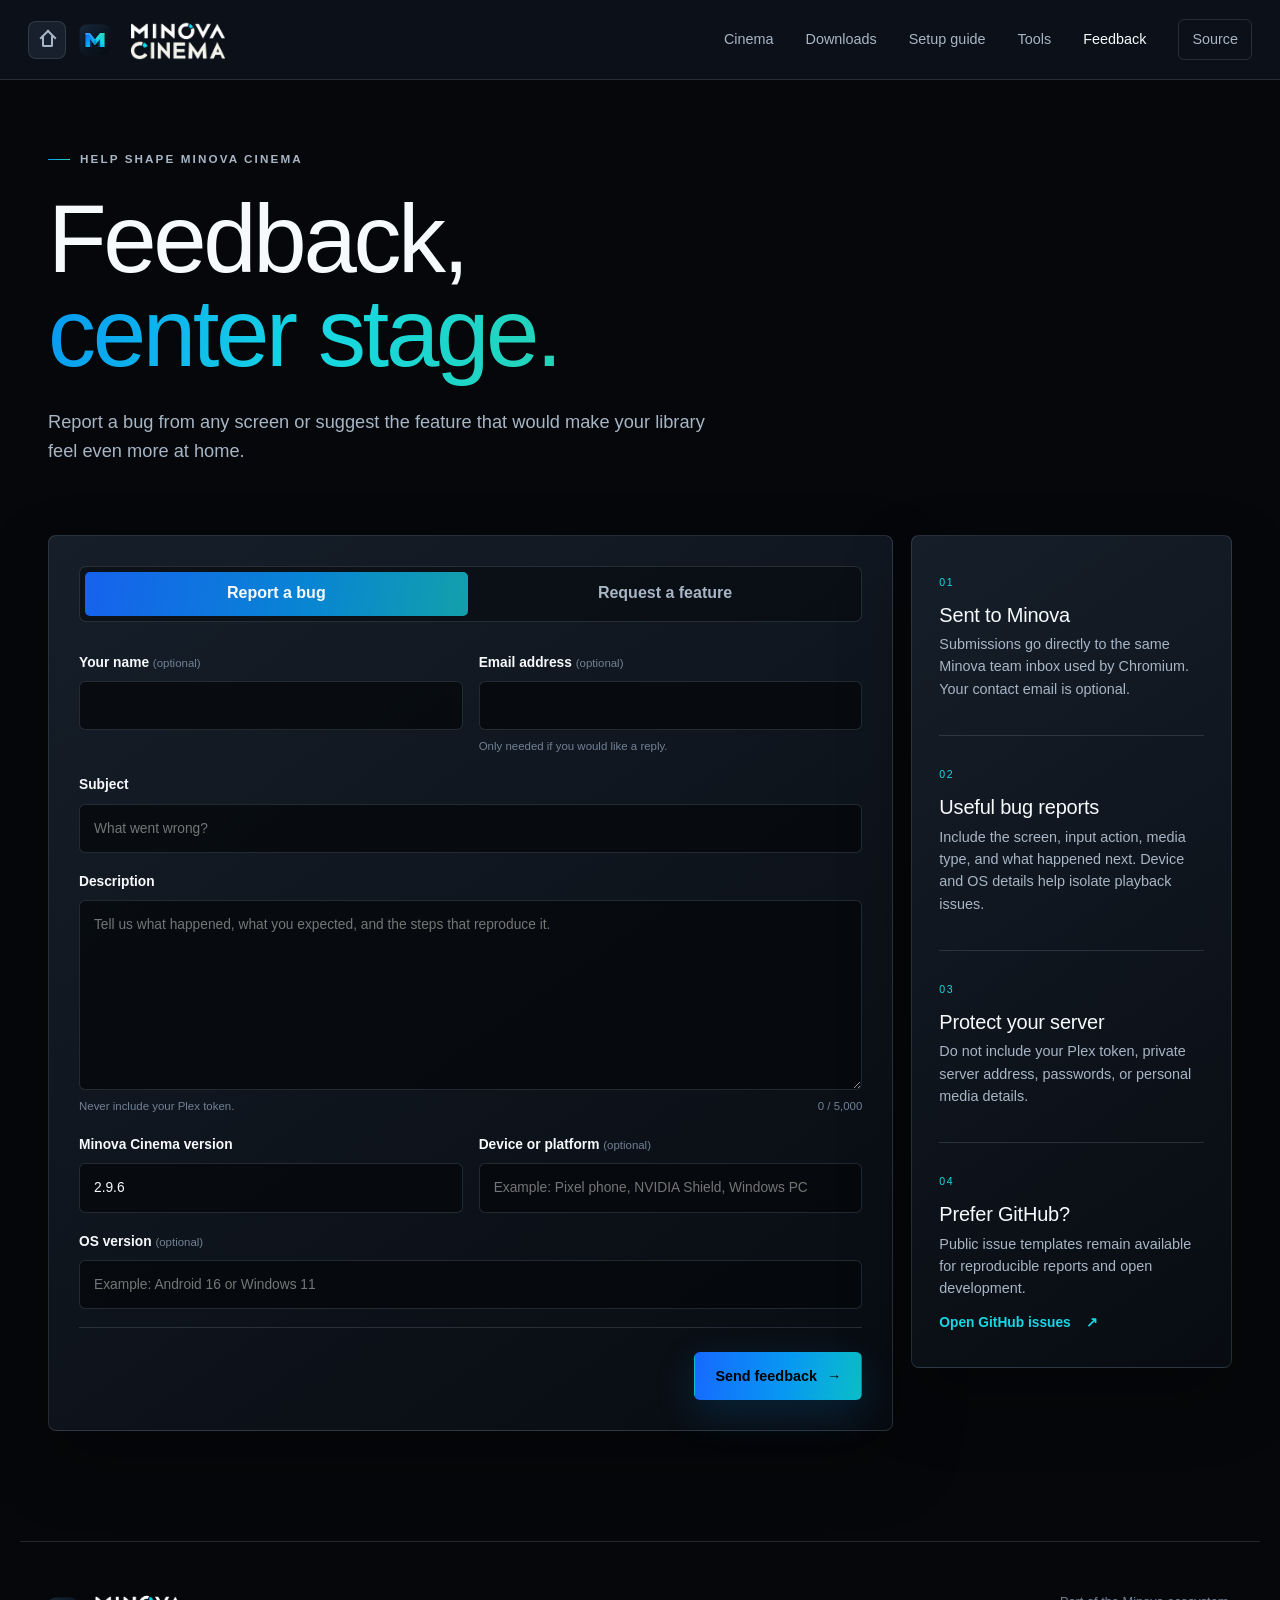
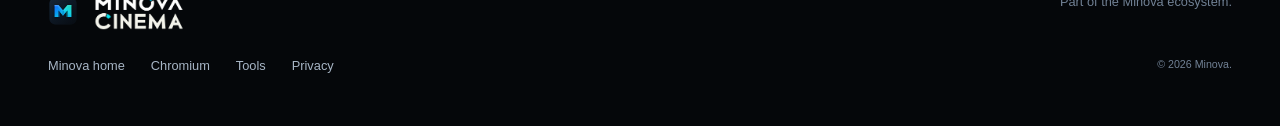
==== commit e8438952: "Release Minova Cinema 2.9.6" ====
--- a/docs/feedback.html
+++ b/docs/feedback.html
@@ -48,7 +48,7 @@
           <label class="field"><span>Subject</span><input id="feedbackSubject" type="text" name="subject" minlength="3" maxlength="120" placeholder="What went wrong?" required></label>
           <label class="field"><span>Description</span><textarea id="feedbackDescription" name="description" minlength="20" maxlength="5000" placeholder="Tell us what happened, what you expected, and the steps that reproduce it." required></textarea><small class="field-meta"><span>Never include your Plex token.</span><span><output id="feedbackCount">0</output> / 5,000</span></small></label>
           <div class="form-grid">
-            <label class="field"><span>Minova Cinema version</span><input type="text" name="appVersion" value="2.9.5" maxlength="40" data-release-version-input></label>
+            <label class="field"><span>Minova Cinema version</span><input type="text" name="appVersion" value="2.9.6" maxlength="40" data-release-version-input></label>
             <label class="field"><span>Device or platform <small>(optional)</small></span><input type="text" name="device" maxlength="100" placeholder="Example: Pixel phone, NVIDIA Shield, Windows PC"></label>
           </div>
           <label class="field"><span>OS version <small>(optional)</small></span><input type="text" name="androidVersion" maxlength="60" placeholder="Example: Android 16 or Windows 11"></label>
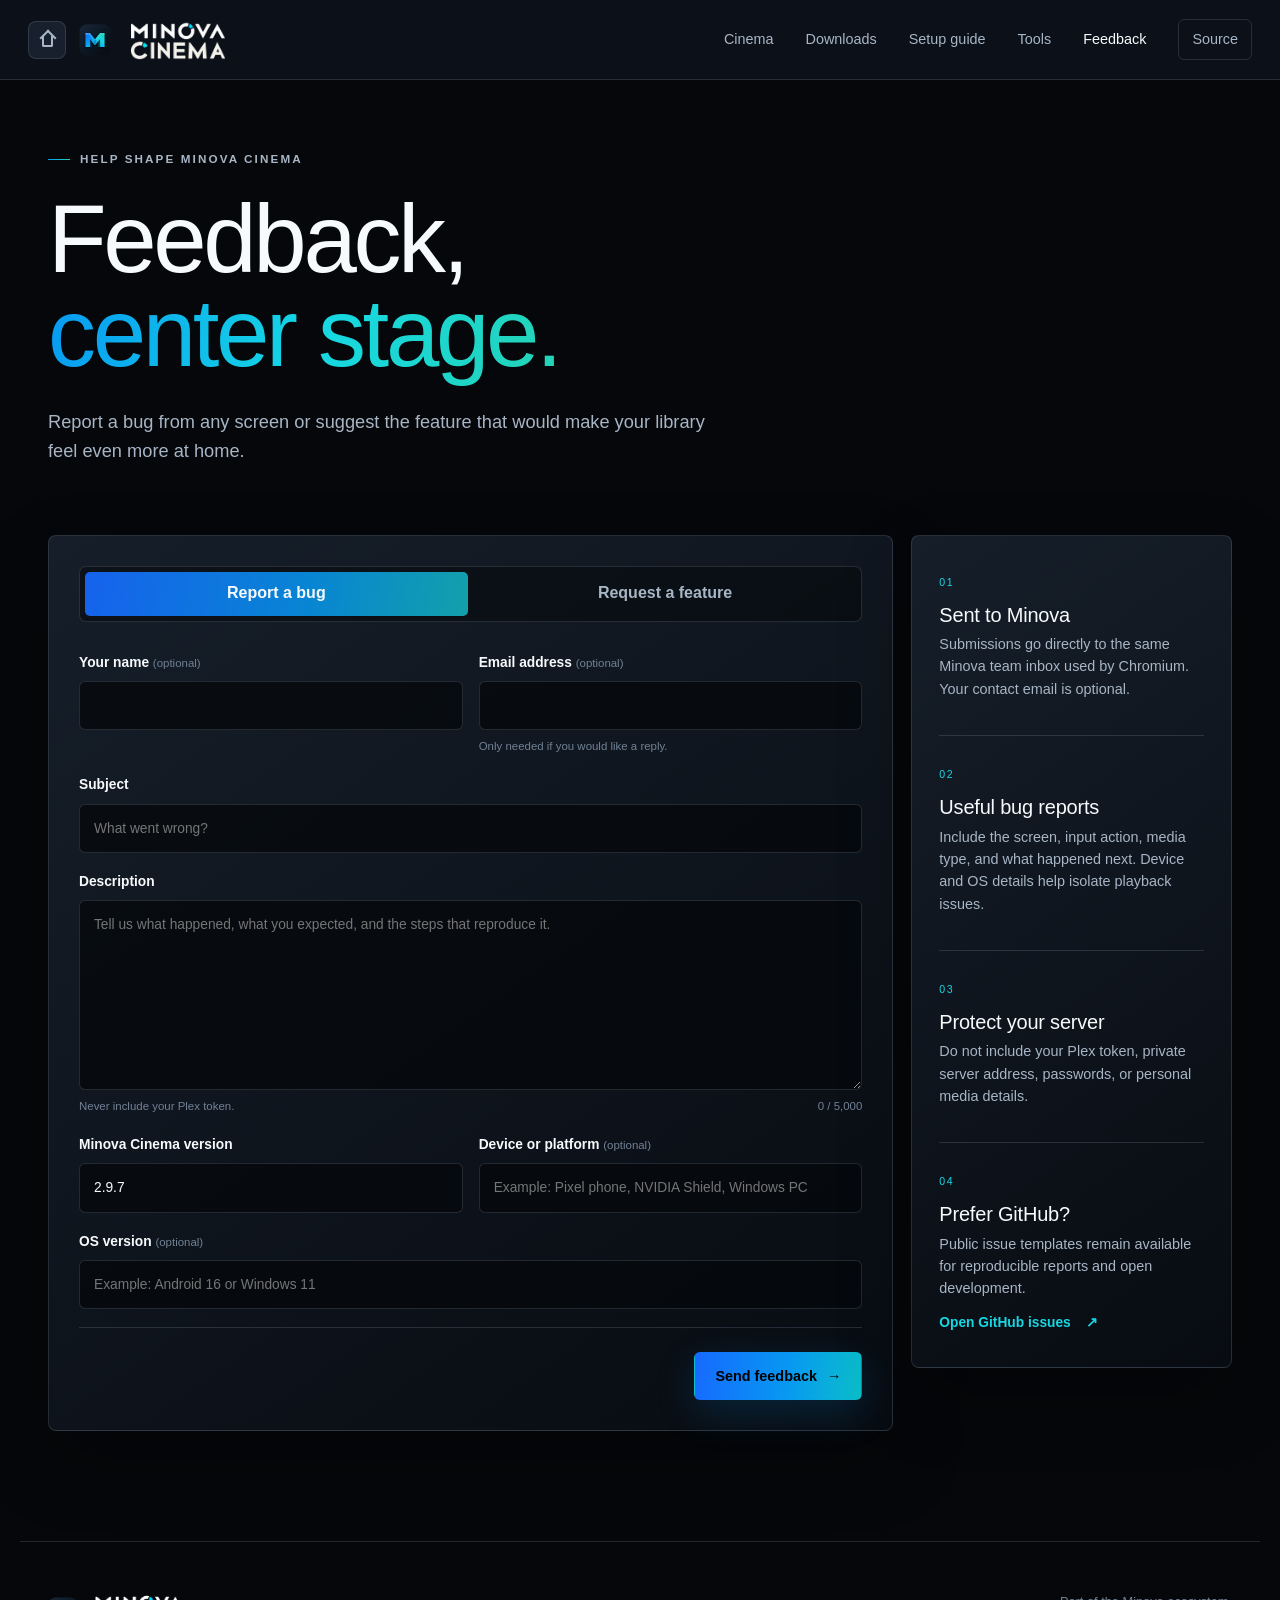
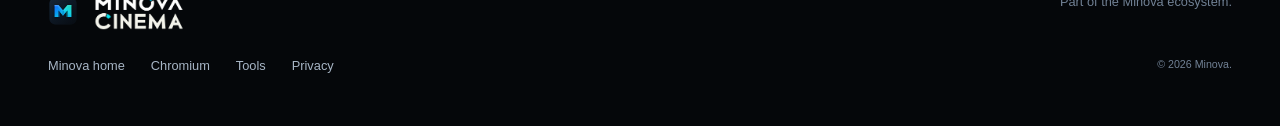
==== commit ff4ea99d: "Release Minova Cinema 2.9.7" ====
--- a/docs/feedback.html
+++ b/docs/feedback.html
@@ -48,7 +48,7 @@
           <label class="field"><span>Subject</span><input id="feedbackSubject" type="text" name="subject" minlength="3" maxlength="120" placeholder="What went wrong?" required></label>
           <label class="field"><span>Description</span><textarea id="feedbackDescription" name="description" minlength="20" maxlength="5000" placeholder="Tell us what happened, what you expected, and the steps that reproduce it." required></textarea><small class="field-meta"><span>Never include your Plex token.</span><span><output id="feedbackCount">0</output> / 5,000</span></small></label>
           <div class="form-grid">
-            <label class="field"><span>Minova Cinema version</span><input type="text" name="appVersion" value="2.9.6" maxlength="40" data-release-version-input></label>
+            <label class="field"><span>Minova Cinema version</span><input type="text" name="appVersion" value="2.9.7" maxlength="40" data-release-version-input></label>
             <label class="field"><span>Device or platform <small>(optional)</small></span><input type="text" name="device" maxlength="100" placeholder="Example: Pixel phone, NVIDIA Shield, Windows PC"></label>
           </div>
           <label class="field"><span>OS version <small>(optional)</small></span><input type="text" name="androidVersion" maxlength="60" placeholder="Example: Android 16 or Windows 11"></label>
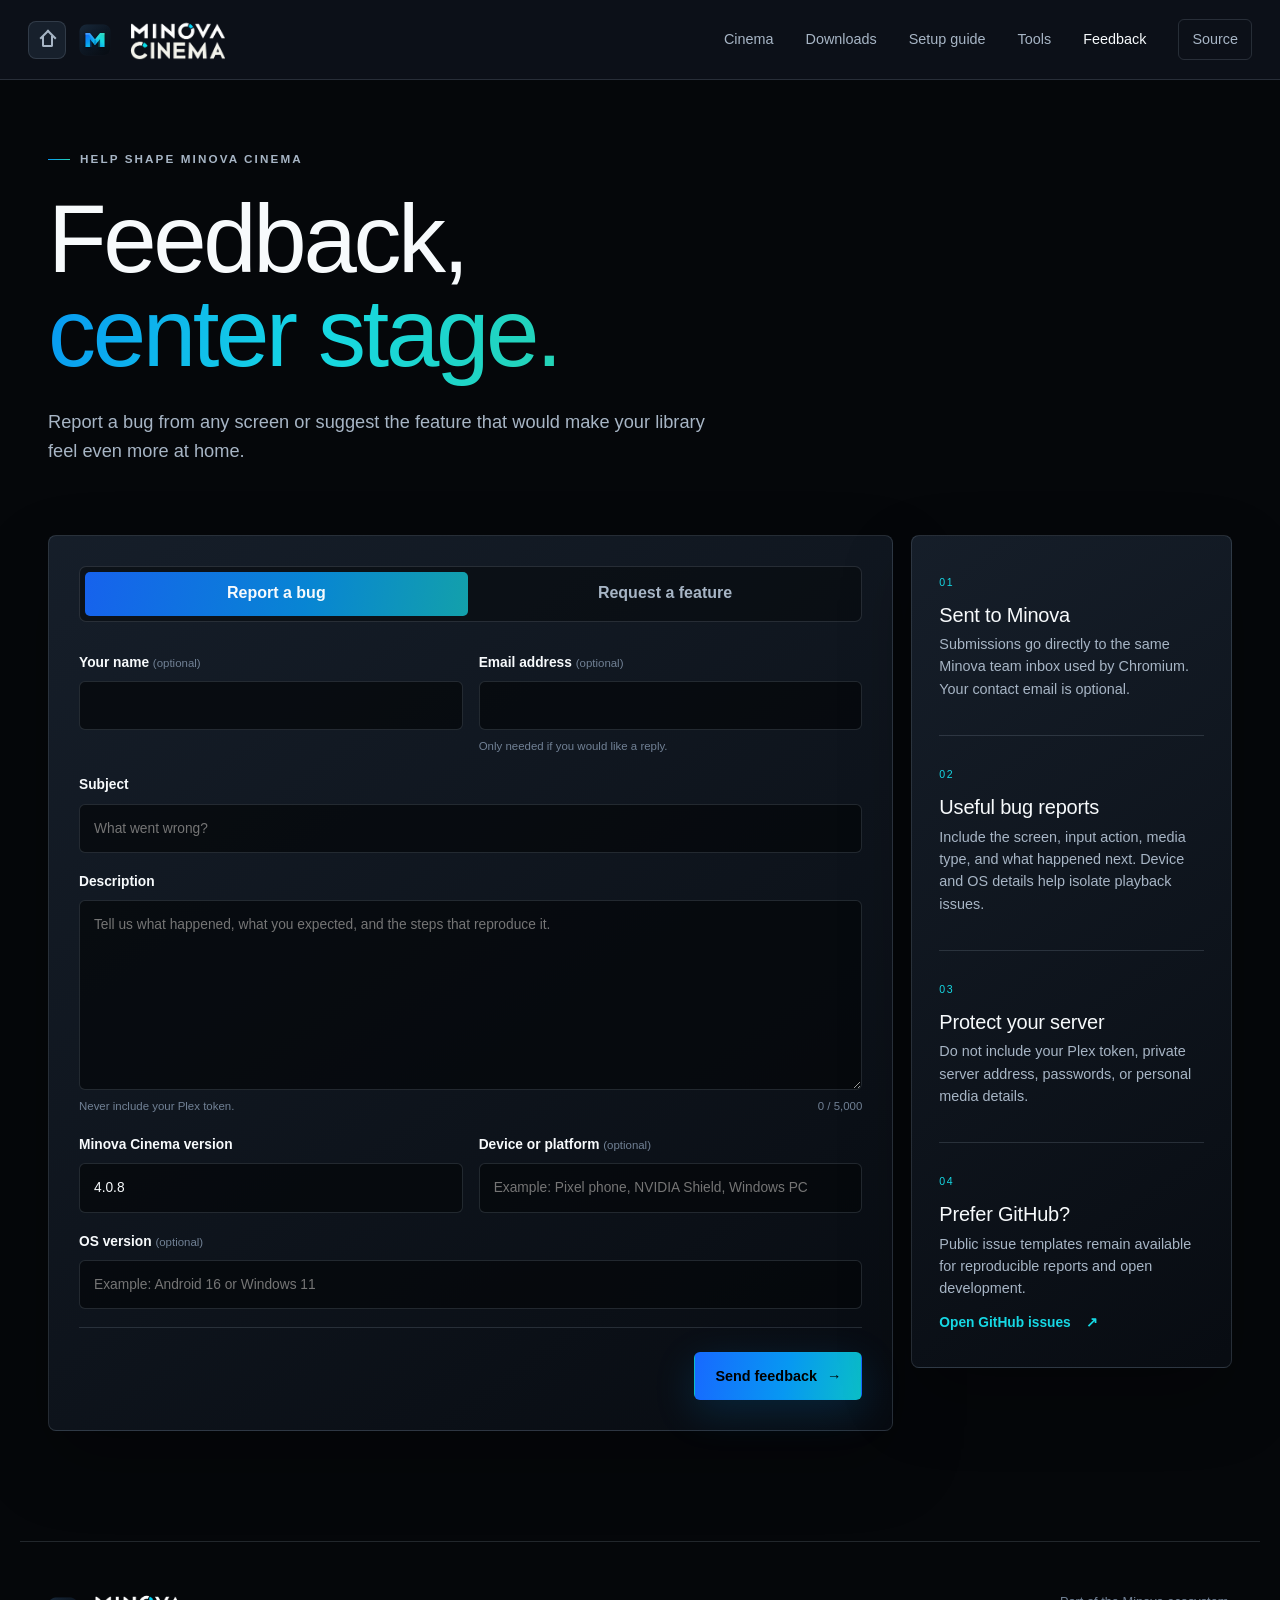
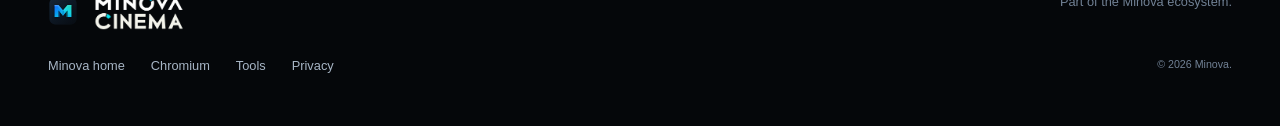
==== commit 97f2b6a3: "Connect Minova websites through branded domains and homepage" ====
--- a/docs/feedback.html
+++ b/docs/feedback.html
@@ -5,6 +5,7 @@
   <meta name="viewport" content="width=device-width, initial-scale=1">
   <meta name="theme-color" content="#0D121A">
   <meta name="description" content="Report a Minova Cinema bug or request a feature for Android phones, tablets, TVs, or Windows.">
+  <link rel="canonical" href="https://cinema.project-minova.com/feedback.html">
   <meta http-equiv="Content-Security-Policy" content="default-src 'self'; img-src 'self' data:; style-src 'self'; script-src 'self'; connect-src https:; object-src 'none'; base-uri 'self'; form-action 'self' https://formsubmit.co">
   <title>Feedback — Minova Cinema</title>
   <link rel="icon" href="assets/minova-symbol-color.svg" type="image/svg+xml">
@@ -17,7 +18,7 @@
 <body>
   <a class="skip-link" href="#main">Skip to content</a>
   <header class="site-header scrolled" data-header>
-    <div class="header-brand-group"><a class="ecosystem-home" href="https://minova-chromium.github.io/Minova-Main/" aria-label="Return to Minova home"><span class="home-glyph" aria-hidden="true"></span></a><a class="brand" href="index.html" aria-label="Minova Cinema home"><img class="brand-symbol" src="assets/minova-symbol-color.svg" alt=""><img class="brand-lockup" src="assets/minova-cinema-wordmark.png" alt="Minova Cinema"></a></div>
+    <div class="header-brand-group"><a class="ecosystem-home" href="https://project-minova.com/" aria-label="Return to Minova home"><span class="home-glyph" aria-hidden="true"></span></a><a class="brand" href="index.html" aria-label="Minova Cinema home"><img class="brand-symbol" src="assets/minova-symbol-color.svg" alt=""><img class="brand-lockup" src="assets/minova-cinema-wordmark.png" alt="Minova Cinema"></a></div>
     <button class="nav-toggle" type="button" aria-expanded="false" aria-controls="site-nav" data-nav-toggle><span></span><span></span><span></span><span class="sr-only">Menu</span></button>
     <nav id="site-nav" class="site-nav" aria-label="Primary" data-nav>
       <a href="index.html">Cinema</a>
@@ -72,7 +73,7 @@
   <footer>
     <a class="brand footer-brand" href="index.html"><img src="assets/minova-symbol-color.svg" alt=""><img src="assets/minova-cinema-wordmark.png" alt="Minova Cinema"></a>
     <p>Part of the Minova ecosystem.</p>
-    <nav aria-label="Footer"><a href="https://minova-chromium.github.io/Minova-Main/">Minova home</a><a href="https://minova-chromium.github.io/Minova-Chromium/">Chromium</a><a href="tools.html">Tools</a><a href="privacy.html">Privacy</a></nav>
+    <nav aria-label="Footer"><a href="https://project-minova.com/">Minova home</a><a href="https://chromium.project-minova.com/">Chromium</a><a href="tools.html">Tools</a><a href="privacy.html">Privacy</a></nav>
     <small>© <span data-year></span> Minova.</small>
   </footer>
 </body>
